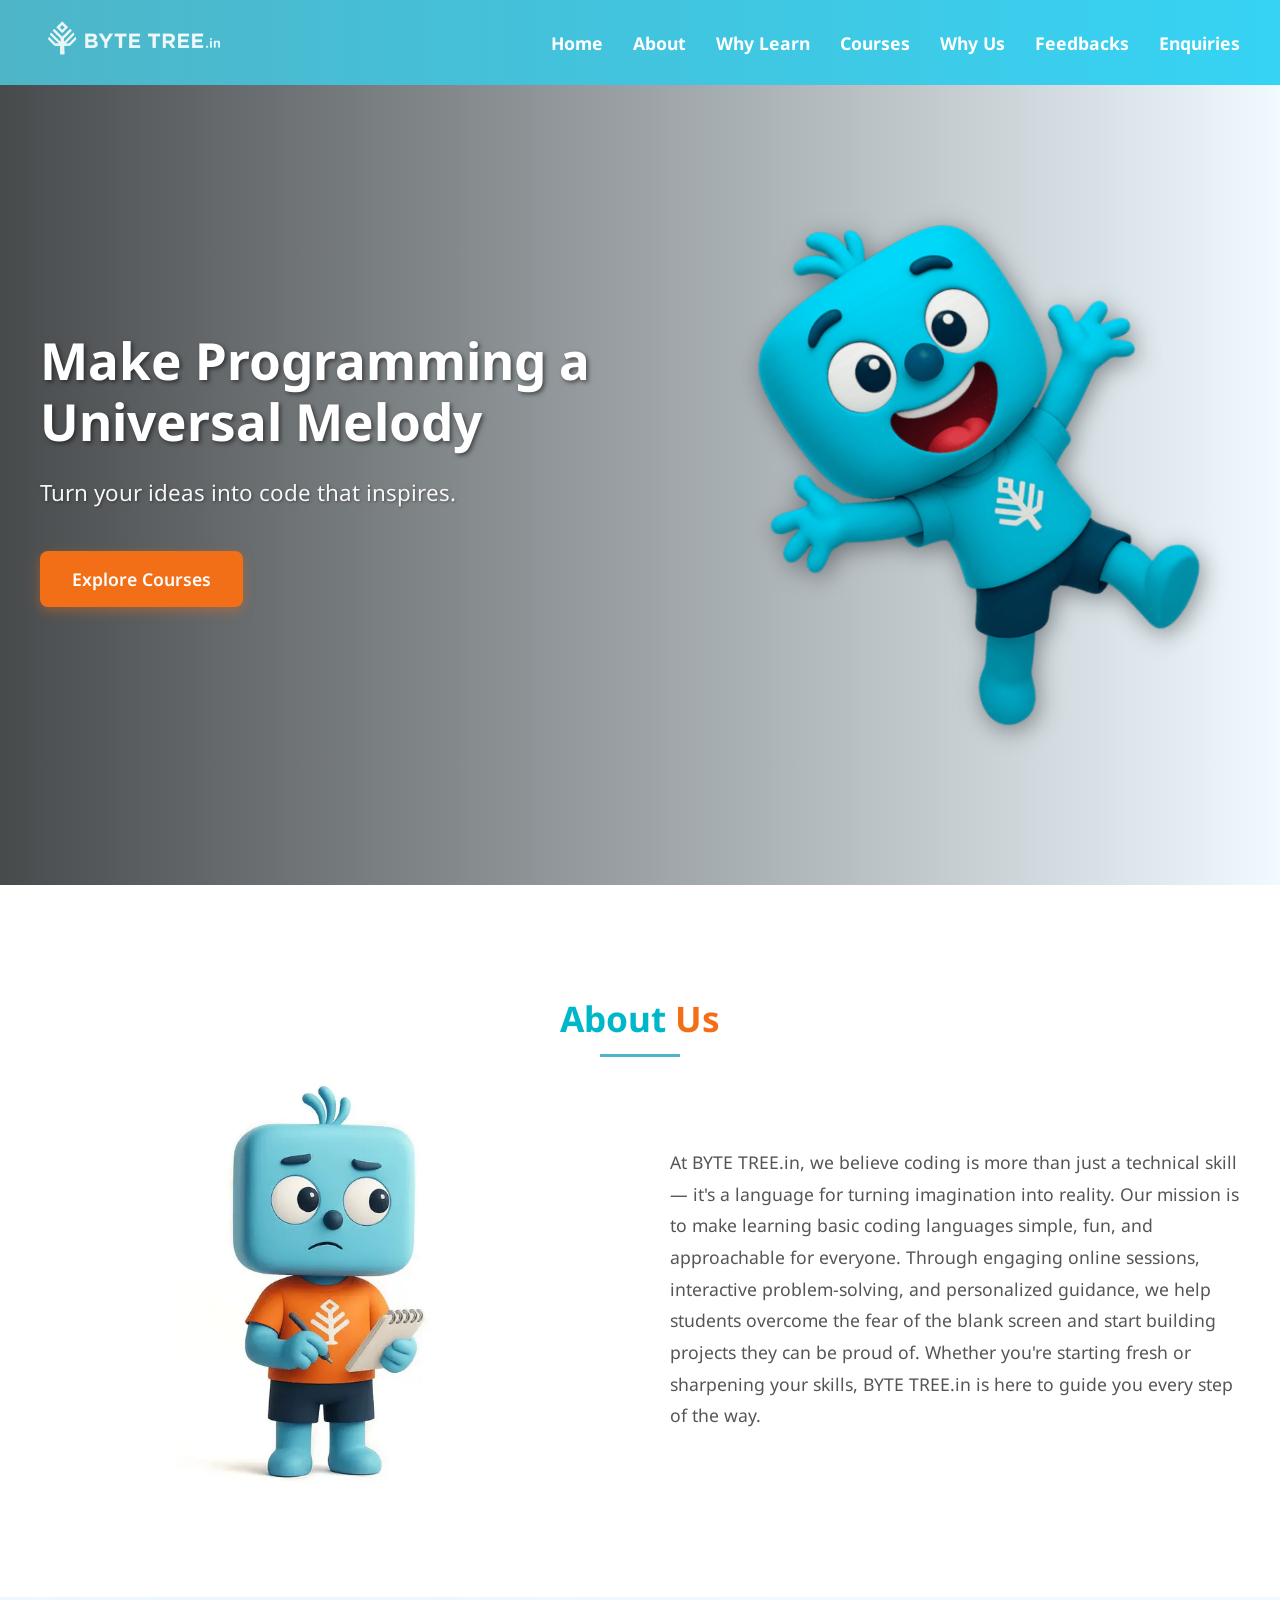
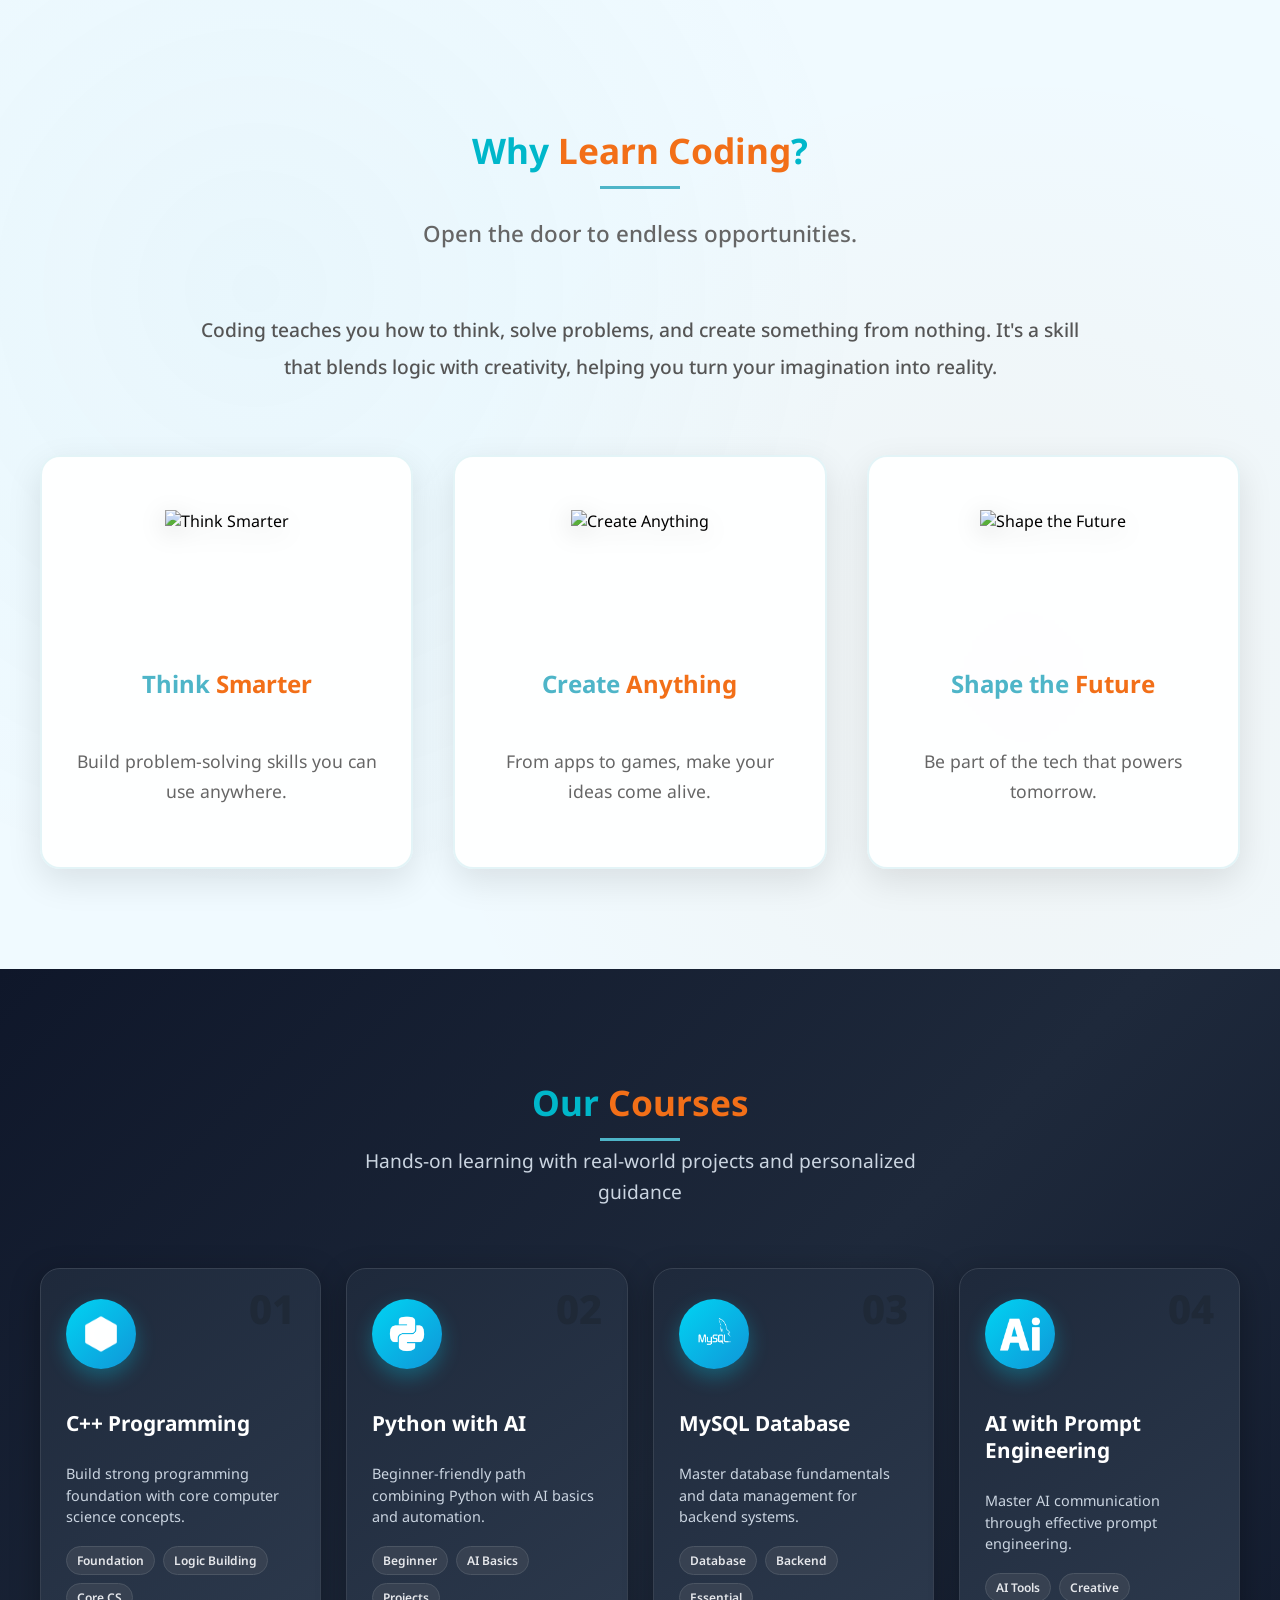
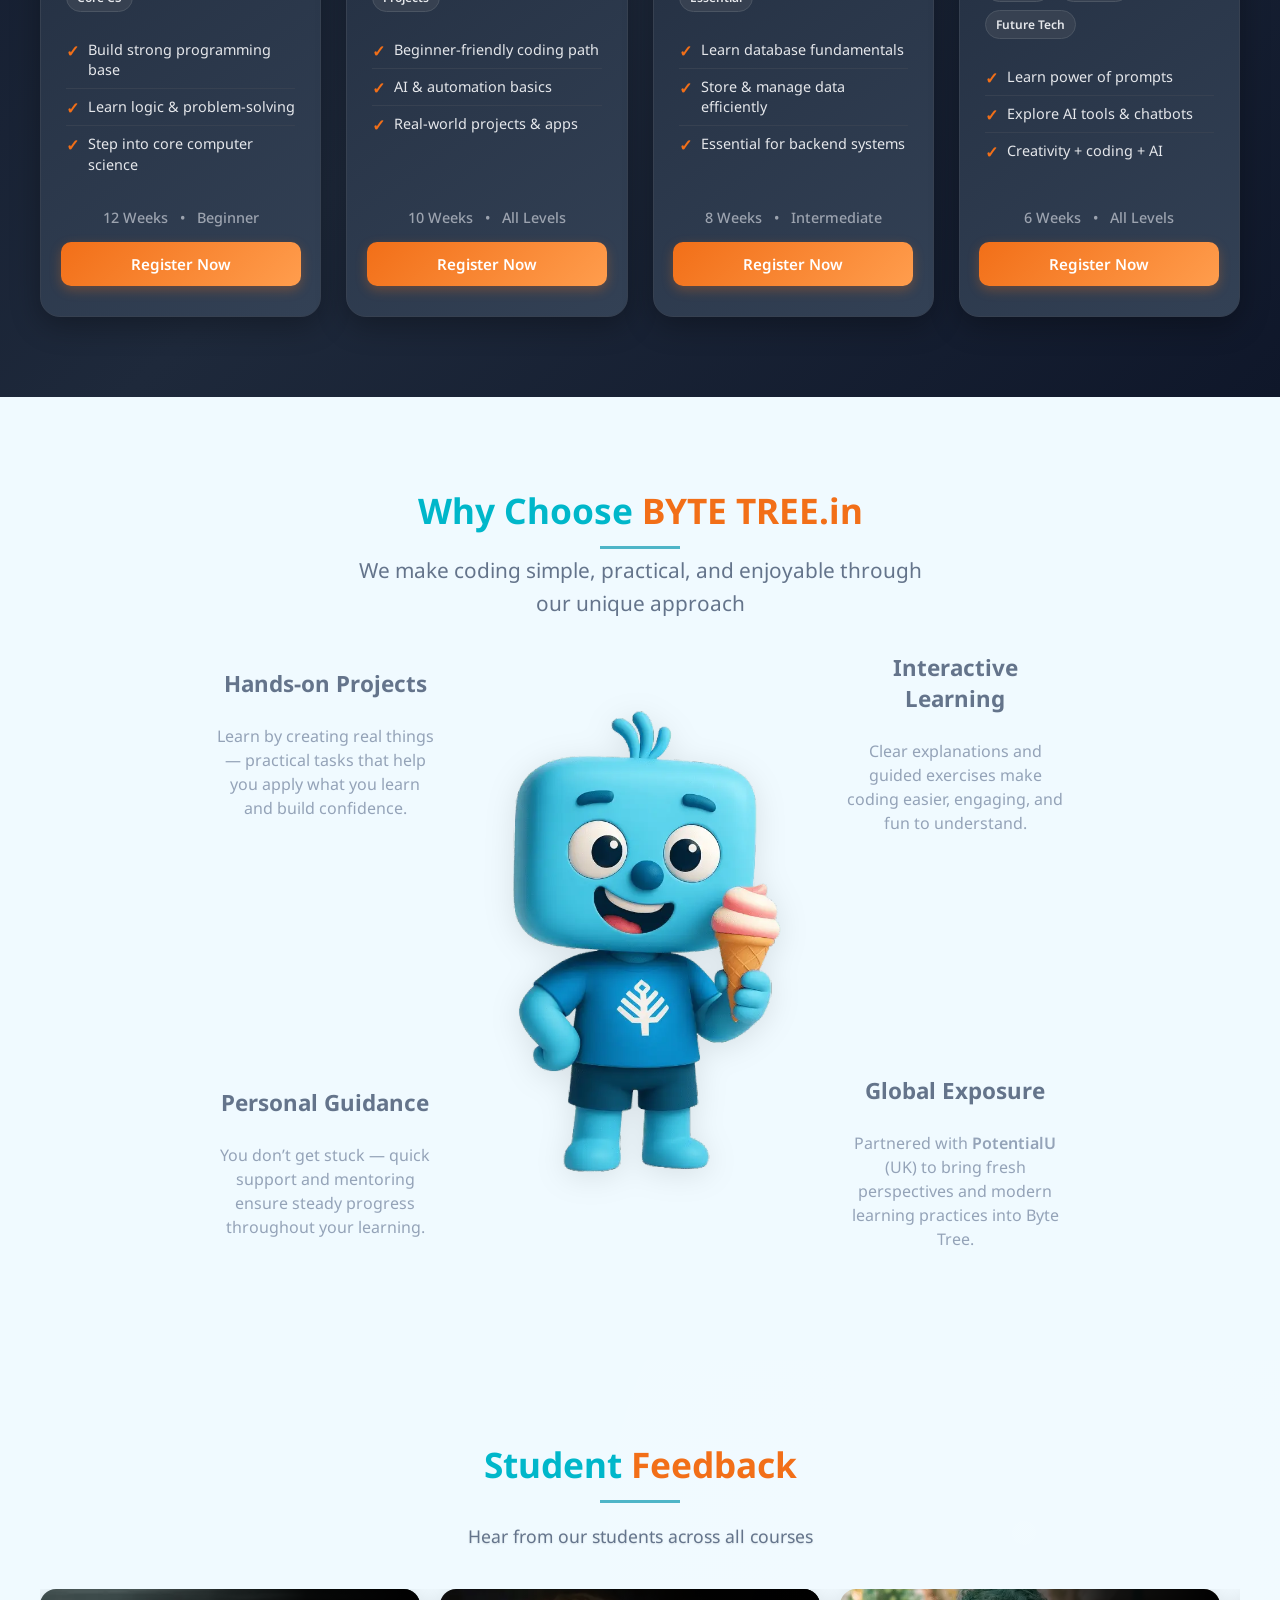
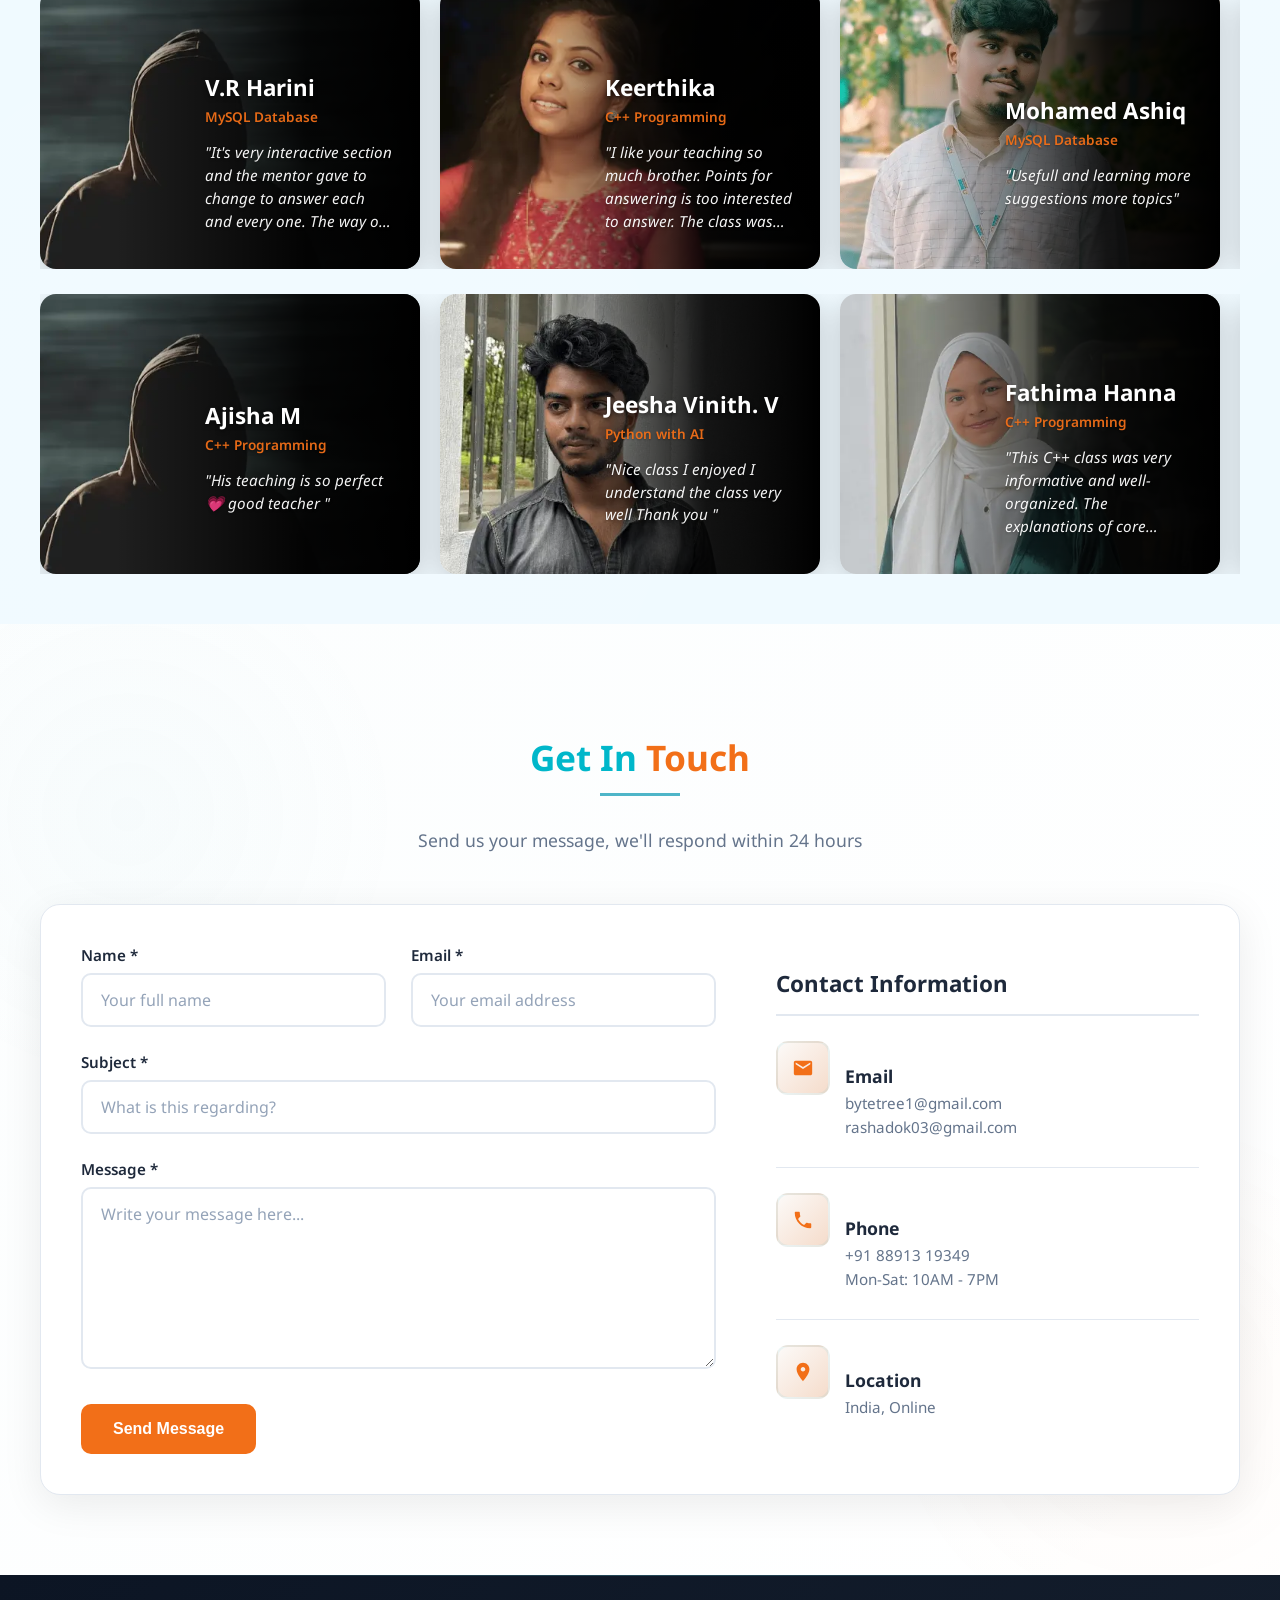
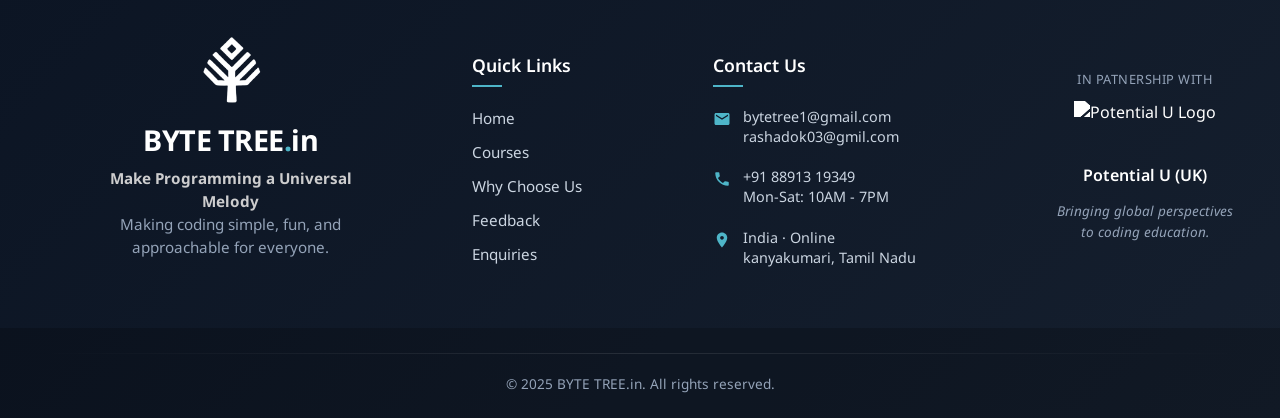
==== index.html @ c3616b9d "first33" ====
<!doctype html>
<html lang="en">
  <head>
    <meta charset="UTF-8" />
    <meta name="viewport" content="width=device-width, initial-scale=1.0" />
    <link rel="icon" href="https://bytetree.vercel.app/opzimg/robots0.png" />
    <title>Byte Tree | Learn In-Demand Tech Skills</title>

    <!-- meta description  -->
    <meta
      name="description"
      content="Byte Tree offers online courses to build real-world skills and grow your carrer in tech"
    />

    <!-- canonical tag  -->
    <link rel="canonical" href="https://bytetree.vercel.app" />

    <!-- robot tag -->
    <meta name="robots" content="index,follow" />

    <!-- opengraph tag  -->
    <meta name="og:type" content="website" />
    <meta name="og:title" content="Byte Tree|Learn In-Demand Tech Skills" />
    <meta
      name="og:description"
      content="Byte Tree offers online courses to build real-world skills and grow your carrer in tech"
    />
    <meta
      name="og:image"
      content="https://bytetree.vercel.app/opzimg/robots0.png"
    />
    <meta name="og:url" content="https://bytetree-in.netlify.app/" />

    <!-- twittercard tag -->
    <meta name="twitter:card" content="summary_large_image" />
    <meta
      name="twitter:title"
      content="Byte Tree|Learn In-Demand Tech Skills"
    />
    <meta
      name="twitter:description"
      content="Byte Tree offers online courses to build real-world skills and grow your carrer in tech"
    />
    <meta
      name="twitter:image"
      content="https://bytetree.vercel.app/opzimg/robots0.png"
    />
    <meta name="twitter:url" content="https://bytetree-in.netlify.app/" />

    <!-- google search console  -->

    <meta
      name="google-site-verification"
      content="lHHXfFP0jNHLSrDqqJ0KXSDrl5cEwfRTYAGVGRHKF3Q"
    />

    <!-- Google tag (gtag.js) -->
    <script
      async
      src="https://www.googletagmanager.com/gtag/js?id=G-3PBFMY2DZC"
    ></script>
    <script>
      window.dataLayer = window.dataLayer || [];
      function gtag() {
        dataLayer.push(arguments);
      }
      gtag("js", new Date());

      gtag("config", "G-3PBFMY2DZC");
    </script>

    <!-- bing webmaster tool -->

    <meta name="msvalidate.01" content="AB9B98B0E1123CA28987044C932C7374" />

    <!-- schema-markup optimization  -->
    <script type="application/ld+json">
      {
        "@context": "https://schema.org",
        "@graph": [
          {
            "@type": "Organization",
            "@id": "https://bytetree.vercel.app/#organization",
            "name": "Byte Tree",
            "url": "https://bytetree.vercel.app/",
            "logo": {
              "@type": "ImageObject",
              "url": "https://bytetree.vercel.app/opzimg/image-removebg-preview-8.webp"
            },
            "image": {
              "@type": "ImageObject",
              "url": "https://bytetree.vercel.app/opzimg/robots0.png"
            },
            "sameAs": ["https://bytetree.vercel.app"]
          },

          {
            "@type": "WebSite",
            "@id": "https://bytetree.vercel.app/#website",
            "name": "Byte Tree",
            "url": "https://bytetree.vercel.app/",
            "publisher": {
              "@id": "https://bytetree.vercel.app/#organization"
            },
            "potentialAction": {
              "@type": "SearchAction",
              "target": "https://bytetree.vercel.app/?q={search_term_string}",
              "query-input": "required name=search_term_string"
            }
          },

          {
            "@type": "Course",
            "name": "Byte Tree Tech Skill Courses",
            "description": "Learn in-demand skills with Byte Tree's online courses and grow your career.",
            "provider": {
              "@id": "https://bytetree.vercel.app/#organization"
            },
            "image": {
              "@type": "ImageObject",
              "url": "https://bytetree.vercel.app/opzimg/robots0.png"
            },
            "educationalLevel": "Beginner",
            "inLanguage": "English",
            "courseMode": "online"
          }
        ]
      }
    </script>
    <link rel="stylesheet" href="css/bt_loading.css" />
    <link rel="stylesheet" href="css/bt_hero.css" />
    <link rel="stylesheet" href="css/bt_about.css" />
    <link rel="stylesheet" href="css/bt_why_coding.css" />
    <link rel="stylesheet" href="css/bt_courses.css" />
    <link rel="stylesheet" href="css/bt_why_byte_tree.css" />
    <link rel="stylesheet" href="css/feedback.css" />
    <link rel="stylesheet" href="css/enquiries.css" />
    <link rel="stylesheet" href="css/footer.css" />
    <link
      href="https://fonts.googleapis.com/css2?family=Noto+Sans:wght@400;500;700&display=swap"
      rel="stylesheet"
    />
    <style>
      html {
        scroll-behavior: smooth;
        overflow-x: hidden;
      }
    </style>
  </head>
  <body>
    <!-- Simple Loading Animation -->
    <div id="loading-animation" class="loading-container">
      <img
        src="https://i.ibb.co/YTKQsBYh/BYTETREE-logo-removebg-preview.png"
        alt="Byte Tree"
        class="loading-logo"
      />
    </div>

    <header class="main-header">
      <div class="header-container">
        <div class="logo-container">
          <img
            src="opzimg/image-removebg-preview-8.webp"
            alt="Byte Tree Logo"
            class="header-logo"
          />
        </div>
        <nav class="main-nav">
          <!-- Desktop Navigation -->
          <div class="nav-links">
            <a href="#" class="nav-link">Home</a>
            <a href="#about" class="nav-link">About</a>
            <a href="#why-coding" class="nav-link">Why Learn</a>
            <a href="#courses" class="nav-link">Courses</a>
            <a href="#why-byte-tree" class="nav-link">Why Us</a>
            <a href="#feedback" class="nav-link">Feedbacks</a>
            <a href="#enquiries" class="nav-link">Enquiries</a>
          </div>

          <!-- Mobile Hamburger Menu -->
          <button class="hamburger-menu" id="hamburgerBtn" aria-label="Menu">
            <span class="hamburger-line"></span>
            <span class="hamburger-line"></span>
            <span class="hamburger-line"></span>
          </button>

          <!-- Mobile Dropdown Menu -->
          <div class="mobile-dropdown" id="mobileDropdown">
            <div class="mobile-menu-content">
              <a href="#" class="mobile-nav-link">Home</a>
              <a href="#about" class="mobile-nav-link">About</a>
              <a href="#why-coding" class="mobile-nav-link">Why Learn</a>
              <a href="#courses" class="mobile-nav-link">Courses</a>
              <a href="#why-byte-tree" class="mobile-nav-link">Why Us</a>
              <a href="#feedback" class="mobile-nav-link">Feedbacks</a>
              <a
                href="#enquiries"
                class="mobile-nav-link"
                onclick="closeMobileMenu()"
                >Enquiries</a
              >
            </div>
          </div>
        </nav>
      </div>
    </header>

    <section class="hero">
      <div class="hero-content">
        <div class="text-content">
          <h1 class="hero-title">Make Programming a Universal Melody</h1>
          <p class="hero-subtitle">Turn your ideas into code that inspires.</p>
          <a href="#courses" class="hero-btn">Explore Courses</a>
        </div>
        <div class="empty-right">
          <img
            src="opzimg/robots0.png"
            alt="Programming Illustration"
            class="rotated-image"
          />
        </div>
      </div>
    </section>

    <section id="about" class="about-section">
      <h2 class="section-title">About <span class="highlight">Us</span></h2>
      <div class="about-container">
        <div class="about-image">
          <img
            src="opzimg/btstandchar.webp"
            alt="Byte Tree Standing Character"
            class="about-img"
          />
        </div>
        <div class="about-content">
          <p class="about-text">
            At BYTE TREE.in, we believe coding is more than just a technical
            skill — it's a language for turning imagination into reality. Our
            mission is to make learning basic coding languages simple, fun, and
            approachable for everyone. Through engaging online sessions,
            interactive problem-solving, and personalized guidance, we help
            students overcome the fear of the blank screen and start building
            projects they can be proud of. Whether you're starting fresh or
            sharpening your skills, BYTE TREE.in is here to guide you every step
            of the way.
          </p>
        </div>
      </div>
    </section>

    <section id="why-coding" class="why-coding-section">
      <div class="section-container">
        <h2 class="section-title">
          Why <span class="highlight">Learn Coding</span>?
        </h2>
        <p class="section-tagline">Open the door to endless opportunities.</p>

        <div class="coding-content">
          <p class="coding-description">
            Coding teaches you how to think, solve problems, and create
            something from nothing. It's a skill that blends logic with
            creativity, helping you turn your imagination into reality.
          </p>

          <div class="benefits-grid">
            <div class="benefit-card">
              <div class="benefit-icon">
                <img
                  src="https://i.ibb.co/hxnwn0f6/icons8-bulb-500.png"
                  alt="Think Smarter"
                  class="benefit-img"
                />
              </div>
              <h3 class="benefit-title">
                Think <span class="highlight">Smarter</span>
              </h3>
              <p class="benefit-text">
                Build problem-solving skills you can use anywhere.
              </p>
            </div>

            <div class="benefit-card">
              <div class="benefit-icon">
                <img
                  src="https://i.ibb.co/S4rHhgL9/icons8-brain-100.png"
                  alt="Create Anything"
                  class="benefit-img"
                />
              </div>
              <h3 class="benefit-title">
                Create<span class="highlight"> Anything</span>
              </h3>
              <p class="benefit-text">
                From apps to games, make your ideas come alive.
              </p>
            </div>

            <div class="benefit-card">
              <div class="benefit-icon">
                <img
                  src="https://i.ibb.co/wFLL6Pfr/icons8-rocket-100.png"
                  alt="Shape the Future"
                  class="benefit-img"
                />
              </div>
              <h3 class="benefit-title">
                Shape the <span class="highlight">Future</span>
              </h3>
              <p class="benefit-text">
                Be part of the tech that powers tomorrow.
              </p>
            </div>
          </div>
        </div>
      </div>
    </section>

    <section id="courses" class="courses-section-dark">
      <div class="courses-container-dark">
        <div class="courses-header-dark">
          <h2 class="section-title">
            Our <span class="highlight">Courses</span>
          </h2>
          <p class="courses-subtitle-dark">
            Hands-on learning with real-world projects and personalized guidance
          </p>
        </div>

        <div class="courses-grid-dark">
          <!-- C++ Course -->
          <div class="course-card-dark">
            <div class="course-number-dark">01</div>
            <div class="course-content-dark">
              <div class="course-icon-dark">
                <div class="icon-circle-dark">
                  <img src="opzimg/c++.png" alt="C++" />
                </div>
              </div>
              <h3 class="course-title-dark">C++ Programming</h3>
              <p class="course-description-dark">
                Build strong programming foundation with core computer science
                concepts.
              </p>
              <div class="course-features-dark">
                <span class="feature-tag-dark">Foundation</span>
                <span class="feature-tag-dark">Logic Building</span>
                <span class="feature-tag-dark">Core CS</span>
              </div>
              <ul class="benefits-list-dark">
                <li>Build strong programming base</li>
                <li>Learn logic & problem-solving</li>
                <li>Step into core computer science</li>
              </ul>
              <div class="course-actions-dark">
                <div class="course-meta-dark">
                  <span class="meta-dark">12 Weeks</span>
                  <span class="meta-dark">•</span>
                  <span class="meta-dark">Beginner</span>
                </div>
                <a
                  href="https://wa.me/918891319349?text=Hi! I'm interested in the C++ Programming course. Can you provide more details?"
                  class="course-btn-dark"
                  target="_blank"
                  rel="noopener noreferrer"
                  >Register Now</a
                >
              </div>
            </div>
          </div>

          <!-- Python with AI Course -->
          <div class="course-card-dark">
            <div class="course-number-dark">02</div>
            <div class="course-content-dark">
              <div class="course-icon-dark">
                <div class="icon-circle-dark">
                  <img src="opzimg/python.png" alt="Python with AI" />
                </div>
              </div>
              <h3 class="course-title-dark">Python with AI</h3>
              <p class="course-description-dark">
                Beginner-friendly path combining Python with AI basics and
                automation.
              </p>
              <div class="course-features-dark">
                <span class="feature-tag-dark">Beginner</span>
                <span class="feature-tag-dark">AI Basics</span>
                <span class="feature-tag-dark">Projects</span>
              </div>
              <ul class="benefits-list-dark">
                <li>Beginner-friendly coding path</li>
                <li>AI & automation basics</li>
                <li>Real-world projects & apps</li>
              </ul>
              <div class="course-actions-dark">
                <div class="course-meta-dark">
                  <span class="meta-dark">10 Weeks</span>
                  <span class="meta-dark">•</span>
                  <span class="meta-dark">All Levels</span>
                </div>
                <a
                  href="https://wa.me/918891319349?text=Hi! I'm interested in the Python with AI course. Can you provide more details?"
                  class="course-btn-dark"
                  target="_blank"
                  rel="noopener noreferrer"
                  >Register Now</a
                >
              </div>
            </div>
          </div>

          <!-- MySQL Course -->
          <div class="course-card-dark">
            <div class="course-number-dark">03</div>
            <div class="course-content-dark">
              <div class="course-icon-dark">
                <div class="icon-circle-dark">
                  <img src="opzimg/mysql.png" alt="MySQL" />
                </div>
              </div>
              <h3 class="course-title-dark">MySQL Database</h3>
              <p class="course-description-dark">
                Master database fundamentals and data management for backend
                systems.
              </p>
              <div class="course-features-dark">
                <span class="feature-tag-dark">Database</span>
                <span class="feature-tag-dark">Backend</span>
                <span class="feature-tag-dark">Essential</span>
              </div>
              <ul class="benefits-list-dark">
                <li>Learn database fundamentals</li>
                <li>Store & manage data efficiently</li>
                <li>Essential for backend systems</li>
              </ul>
              <div class="course-actions-dark">
                <div class="course-meta-dark">
                  <span class="meta-dark">8 Weeks</span>
                  <span class="meta-dark">•</span>
                  <span class="meta-dark">Intermediate</span>
                </div>
                <a
                  href="https://wa.me/918891319349?text=Hi! I'm interested in the MySQL Database course. Can you provide more details?"
                  class="course-btn-dark"
                  target="_blank"
                  rel="noopener noreferrer"
                  >Register Now</a
                >
              </div>
            </div>
          </div>

          <!-- AI with Prompt Engineering -->
          <div class="course-card-dark">
            <div class="course-number-dark">04</div>
            <div class="course-content-dark">
              <div class="course-icon-dark">
                <div class="icon-circle-dark">
                  <img src="opzimg/ai.png" alt="AI with Prompt Engineering" />
                </div>
              </div>
              <h3 class="course-title-dark">AI with Prompt Engineering</h3>
              <p class="course-description-dark">
                Master AI communication through effective prompt engineering.
              </p>
              <div class="course-features-dark">
                <span class="feature-tag-dark">AI Tools</span>
                <span class="feature-tag-dark">Creative</span>
                <span class="feature-tag-dark">Future Tech</span>
              </div>
              <ul class="benefits-list-dark">
                <li>Learn power of prompts</li>
                <li>Explore AI tools & chatbots</li>
                <li>Creativity + coding + AI</li>
              </ul>
              <div class="course-actions-dark">
                <div class="course-meta-dark">
                  <span class="meta-dark">6 Weeks</span>
                  <span class="meta-dark">•</span>
                  <span class="meta-dark">All Levels</span>
                </div>
                <a
                  href="https://wa.me/918891319349?text=Hi! I'm interested in the AI with Prompt Engineering course. Can you provide more details?"
                  class="course-btn-dark"
                  target="_blank"
                  rel="noopener noreferrer"
                  >Register Now</a
                >
              </div>
            </div>
          </div>
        </div>
      </div>
    </section>

    <section id="why-byte-tree" class="why-byte-tree-light">
      <div class="why-byte-tree-container">
        <div class="why-byte-tree-header">
          <h2 class="section-title">
            Why Choose <span class="highlight">BYTE TREE.in</span>
          </h2>
          <p class="why-byte-tree-subtitle">
            We make coding simple, practical, and enjoyable through our unique
            approach
          </p>
        </div>

        <div class="mascot-with-points">
          <!-- Top Left Point -->
          <div class="feature-point point-tl">
            <h3 class="feature-title">
              <span class="important-word">Hands-on</span> Projects
            </h3>
            <p class="feature-desc">
              Learn by creating real things — practical tasks that help you
              apply what you learn and build confidence.
            </p>
          </div>

          <!-- Top Right Point -->
          <div class="feature-point point-tr">
            <h3 class="feature-title">
              <span class="important-word">Interactive</span> Learning
            </h3>
            <p class="feature-desc">
              Clear explanations and guided exercises make coding easier,
              engaging, and fun to understand.
            </p>
          </div>

          <!-- Center Mascot -->
          <div class="mascot-center">
            <img
              src="opzimg/robots3.webp"
              alt="Byte Tree Mascot"
              class="mascot-img"
            />
          </div>

          <!-- Bottom Left Point -->
          <div class="feature-point point-bl">
            <h3 class="feature-title">
              <span class="important-word">Personal</span> Guidance
            </h3>
            <p class="feature-desc">
              You don’t get stuck — quick support and mentoring ensure steady
              progress throughout your learning.
            </p>
          </div>

          <!-- Bottom Right Point -->
          <div class="feature-point point-br">
            <h3 class="feature-title">
              <span class="important-word">Global</span> Exposure
            </h3>
            <p class="feature-desc">
              Partnered with <strong>PotentialU</strong> (UK) to bring fresh
              perspectives and modern learning practices into Byte Tree.
            </p>
          </div>
        </div>
      </div>
    </section>

    <!-- Image-Based Feedback Section -->
    <section id="feedback" class="image-feedback-section">
      <div class="section-container">
        <div class="section-header">
          <h2 class="section-title">
            Student <span class="feedback-highlight">Feedback</span>
          </h2>
          <p class="feedback-section-tagline">
            Hear from our students across all courses
          </p>
        </div>

        <!-- ===== TOP ROW: Scrolls Left to Right ===== -->
        <div class="image-carousel-container top-row">
          <div class="image-carousel-wrapper top-scroll">
            <!-- Feedback Track 1 (Top Row) -->
            <div class="image-track track-1">
              <!-- Card 1 -->
              <div class="image-feedback-card">
                <div class="student-image">
                  <img src="opzimg/image.webp" alt="V.R Harini" />
                  <div class="image-overlay"></div>
                </div>
                <div class="feedback-content">
                  <h3 class="student-name">V.R Harini</h3>
                  <span class="student-course">MySQL Database</span>
                  <p class="feedback-text">
                    "It's very interactive section and the mentor gave to change
                    to answer each and every one. The way of teaching was good
                    and I want to travel more with byte."
                  </p>
                </div>
              </div>

              <!-- Card 2 -->
              <div class="image-feedback-card">
                <div class="student-image">
                  <img src="opzimg/keerthika.webp" alt="Keerthika" />
                  <div class="image-overlay"></div>
                </div>
                <div class="feedback-content">
                  <h3 class="student-name">Keerthika</h3>
                  <span class="student-course">C++ Programming</span>
                  <p class="feedback-text">
                    "I like your teaching so much brother. Points for answering
                    is too interested to answer. The class was very clear and
                    explained the concept in easy way and encouraged
                    interaction. I learned a lot and enjoyed the session. There
                    is no negative points in your teaching way. Thank you
                    brother for understanding me in easy way with low cost. Best
                    wishes brother"
                  </p>
                </div>
              </div>

              <!-- Card 3 -->
              <div class="image-feedback-card">
                <div class="student-image">
                  <img src="opzimg/ashiq.webp" alt="Mohamed Ashiq" />
                  <div class="image-overlay"></div>
                </div>
                <div class="feedback-content">
                  <h3 class="student-name">Mohamed Ashiq</h3>
                  <span class="student-course">MySQL Database</span>
                  <p class="feedback-text">
                    "Usefull and learning more suggestions more topics"
                  </p>
                </div>
              </div>

              <!-- Card 4 -->
              <div class="image-feedback-card">
                <div class="student-image">
                  <img src="opzimg/dakshin.webp" alt="Dakshin Subhesh V S" />
                  <div class="image-overlay"></div>
                </div>
                <div class="feedback-content">
                  <h3 class="student-name">Dakshin Subhesh V S</h3>
                  <span class="student-course">MySQL Database</span>
                  <p class="feedback-text">"GOOD AND WELL TAUGHT"</p>
                </div>
              </div>

              <!-- Card 5 -->
              <div class="image-feedback-card">
                <div class="student-image">
                  <img
                    src="opzimg/hrangchal.webp"
                    alt="Chalchunghnung Hrangchal"
                  />
                  <div class="image-overlay"></div>
                </div>
                <div class="feedback-content">
                  <h3 class="student-name">Chalchunghnung Hrangchal</h3>
                  <span class="student-course">C++ Programming</span>
                  <p class="feedback-text">
                    "I would like to sincerely thank bytetree for the wonderful
                    C++ class. I truly appreciate the way the concepts were
                    explained clearly and in a structured manner. This class has
                    not only improved my technical skills but also boosted my
                    confidence to continue learning programming. Lastly, I want
                    to express my gratitude towards the C++ teacher Rashad for
                    teaching me not just like a student but as a brother of his
                    own."
                  </p>
                </div>
              </div>

              <!-- Card 6 -->
              <div class="image-feedback-card">
                <div class="student-image">
                  <img src="opzimg/rifqah.webp" alt="Rifqah Sulaiha N" />
                  <div class="image-overlay"></div>
                </div>
                <div class="feedback-content">
                  <h3 class="student-name">Rifqah Sulaiha N</h3>
                  <span class="student-course">MySQL Database</span>
                  <p class="feedback-text">
                    "The course were very understandable and interactive."
                  </p>
                </div>
              </div>
            </div>

            <!-- Feedback Track 2 (Duplicate for seamless scroll - Top Row) -->
            <div class="image-track track-2" aria-hidden="true">
              <!-- Card 1 (from Track 1) -->
              <div class="image-feedback-card">
                <div class="student-image">
                  <img src="opzimg/rifqah.webp" alt="Rifqah Sulaiha N" />
                  <div class="image-overlay"></div>
                </div>
                <div class="feedback-content">
                  <h3 class="student-name">V.R Harini</h3>
                  <span class="student-course">Python with AI</span>
                  <p class="feedback-text">
                    "It's very interactive section and the mentor gave to change
                    to answer each and every one. The way of teaching was good
                    and I want to travel more with byte."
                  </p>
                </div>
              </div>

              <!-- Card 2 (from Track 1) -->
              <div class="image-feedback-card">
                <div class="student-image">
                  <img src="opzimg/keerthika.webp" alt="Keerthika" />
                  <div class="image-overlay"></div>
                </div>
                <div class="feedback-content">
                  <h3 class="student-name">Keerthika</h3>
                  <span class="student-course">C++ Programming</span>
                  <p class="feedback-text">
                    "I like your teaching so much brother. Points for answering
                    is too interested to answer. The class was very clear and
                    explained the concept in easy way and encouraged
                    interaction. I learned a lot and enjoyed the session. There
                    is no negative points in your teaching way. Thank you
                    brother for understanding me in easy way with low cost. Best
                    wishes brother"
                  </p>
                </div>
              </div>

              <!-- Card 3 (from Track 1) -->
              <div class="image-feedback-card">
                <div class="student-image">
                  <img src="opzimg/ashiq.webp" alt="Mohamed Ashiq" />
                  <div class="image-overlay"></div>
                </div>
                <div class="feedback-content">
                  <h3 class="student-name">Mohamed Ashiq</h3>
                  <span class="student-course">MySQL Database</span>
                  <p class="feedback-text">
                    "Usefull and learning more suggestions more topics"
                  </p>
                </div>
              </div>

              <!-- Card 4 (from Track 1) -->
              <div class="image-feedback-card">
                <div class="student-image">
                  <img src="opzimg/dakshin.webp" alt="Dakshin Subhesh V S" />
                  <div class="image-overlay"></div>
                </div>
                <div class="feedback-content">
                  <h3 class="student-name">Dakshin Subhesh V S</h3>
                  <span class="student-course">MySQL Database</span>
                  <p class="feedback-text">"GOOD AND WELL TAUGHT"</p>
                </div>
              </div>

              <!-- Card 5 (from Track 1) -->
              <div class="image-feedback-card">
                <div class="student-image">
                  <img
                    src="opzimg/hrangchal.webp"
                    alt="Chalchunghnung Hrangchal"
                  />
                  <div class="image-overlay"></div>
                </div>
                <div class="feedback-content">
                  <h3 class="student-name">Chalchunghnung Hrangchal</h3>
                  <span class="student-course">C++ Programming</span>
                  <p class="feedback-text">
                    "I would like to sincerely thank bytetree for the wonderful
                    C++ class. I truly appreciate the way the concepts were
                    explained clearly and in a structured manner. This class has
                    not only improved my technical skills but also boosted my
                    confidence to continue learning programming. Lastly, I want
                    to express my gratitude towards the C++ teacher Rashad for
                    teaching me not just like a student but as a brother of his
                    own."
                  </p>
                </div>
              </div>

              <!-- Card 6 (from Track 1) -->
              <div class="image-feedback-card">
                <div class="student-image">
                  <img src="opzimg/image.webp" alt="V.R Harini" />
                  <div class="image-overlay"></div>
                </div>
                <div class="feedback-content">
                  <h3 class="student-name">Rifqah Sulaiha N</h3>
                  <span class="student-course">Python with AI</span>
                  <p class="feedback-text">
                    "The course were very understandable and interactive."
                  </p>
                </div>
              </div>
            </div>
          </div>
        </div>

        <!-- ===== BOTTOM ROW: Scrolls Right to Left ===== -->
        <div class="image-carousel-container bottom-row">
          <div class="image-carousel-wrapper bottom-scroll">
            <!-- Feedback Track 3 (Bottom Row - Different feedbacks) -->
            <div class="image-track track-3">
              <!-- Card 1 -->
              <div class="image-feedback-card">
                <div class="student-image">
                  <img src="opzimg/image.webp" alt="Ajisha M" />
                  <div class="image-overlay"></div>
                </div>
                <div class="feedback-content">
                  <h3 class="student-name">Ajisha M</h3>
                  <span class="student-course">C++ Programming</span>
                  <p class="feedback-text">
                    "His teaching is so perfect 💗 good teacher "
                  </p>
                </div>
              </div>

              <!-- Card 2 -->
              <div class="image-feedback-card">
                <div class="student-image">
                  <img src="opzimg/vinith.webp" alt="Jeesha Vinith. V" />
                  <div class="image-overlay"></div>
                </div>
                <div class="feedback-content">
                  <h3 class="student-name">Jeesha Vinith. V</h3>
                  <span class="student-course">Python with AI</span>
                  <p class="feedback-text">
                    "Nice class I enjoyed I understand the class very well Thank
                    you "
                  </p>
                </div>
              </div>

              <!-- Card 3 -->
              <div class="image-feedback-card">
                <div class="student-image">
                  <img src="opzimg/fathima hanna.webp" alt="Fathima Hanna" />
                  <div class="image-overlay"></div>
                </div>
                <div class="feedback-content">
                  <h3 class="student-name">Fathima Hanna</h3>
                  <span class="student-course">C++ Programming</span>
                  <p class="feedback-text">
                    "This C++ class was very informative and well-organized. The
                    explanations of core concepts like object-oriented
                    programming, pointers, and memory management were clear and
                    easy to follow. I appreciated the hands-on coding exercises,
                    which helped reinforce the material. The instructor was
                    responsive to questions and provided helpful feedback on
                    assignments. Overall, this course gave me a strong
                    foundation in C++ and boosted my confidence in writing and
                    debugging code."
                  </p>
                </div>
              </div>

              <!-- Card 4 -->
              <div class="image-feedback-card">
                <div class="student-image">
                  <img src="opzimg/feba.webp" alt="Feba V" />
                  <div class="image-overlay"></div>
                </div>
                <div class="feedback-content">
                  <h3 class="student-name">Feba V</h3>
                  <span class="student-course">MySQL Database</span>
                  <p class="feedback-text">"Good"</p>
                </div>
              </div>

              <!-- Card 5 -->
              <div class="image-feedback-card">
                <div class="student-image">
                  <img src="opzimg/haokip.webp" alt="Lhungousem Haokip" />
                  <div class="image-overlay"></div>
                </div>
                <div class="feedback-content">
                  <h3 class="student-name">Lhungousem Haokip</h3>
                  <span class="student-course">C++ Programming</span>
                  <p class="feedback-text">
                    "This is the first time I am learning a computer language.To
                    me it was a great stepping stone in my educational career. I
                    am so greatful to Byte tree for the wonderful course. Thank
                    you."
                  </p>
                </div>
              </div>

              <!-- Card 6 -->
              <div class="image-feedback-card">
                <div class="student-image">
                  <img src="opzimg/jefima.webp" alt="jefima D" />
                  <div class="image-overlay"></div>
                </div>
                <div class="feedback-content">
                  <h3 class="student-name">Jefima D</h3>
                  <span class="student-course">C++ Programming</span>
                  <p class="feedback-text">
                    "Thank you for your support in learning C++ Absolutely
                    enjoyed a lot., We learned something about C++ and coding...
                    Thank you for your time to help us in learning anna...✨✨"
                  </p>
                </div>
              </div>
            </div>

            <!-- Feedback Track 4 (Duplicate for seamless scroll - Bottom Row) -->
            <div class="image-track track-4" aria-hidden="true">
              <!-- Card 1 (from Track 3) -->
              <div class="image-feedback-card">
                <div class="student-image">
                  <img src="opzimg/image.webp" alt="Vikram Joshi" />
                  <div class="image-overlay"></div>
                </div>
                <div class="feedback-content">
                  <h3 class="student-name">Vikram Joshi</h3>
                  <span class="student-course">AI Prompt Engineering</span>
                  <p class="feedback-text">
                    "The creative writing prompts section was mind-blowing. AI
                    as a co-writer!"
                  </p>
                </div>
              </div>

              <!-- Card 2 (from Track 3) -->
              <div class="image-feedback-card">
                <div class="student-image">
                  <img src="opzimg/image.webp" alt="Ananya Reddy" />
                  <div class="image-overlay"></div>
                </div>
                <div class="feedback-content">
                  <h3 class="student-name">Ananya Reddy</h3>
                  <span class="student-course">MySQL Database</span>
                  <p class="feedback-text">
                    "The indexing and optimization sessions were gold. Real
                    backend developer stuff!"
                  </p>
                </div>
              </div>

              <!-- Card 3 (from Track 3) -->
              <div class="image-feedback-card">
                <div class="student-image">
                  <img src="opzimg/image.webp" alt="Rohan Kumar" />
                  <div class="image-overlay"></div>
                </div>
                <div class="feedback-content">
                  <h3 class="student-name">Rohan Kumar</h3>
                  <span class="student-course">Python with AI</span>
                  <p class="feedback-text">
                    "From zero to creating automated scripts. This course
                    changed my perspective."
                  </p>
                </div>
              </div>

              <!-- Card 4 (from Track 3) -->
              <div class="image-feedback-card">
                <div class="student-image">
                  <img src="opzimg/image.webp" alt="Arjun Nair" />
                  <div class="image-overlay"></div>
                </div>
                <div class="feedback-content">
                  <h3 class="student-name">Arjun Nair</h3>
                  <span class="student-course">C++ Programming</span>
                  <p class="feedback-text">
                    "Pointers finally made sense! The visual explanations were
                    brilliant."
                  </p>
                </div>
              </div>

              <!-- Card 5 (from Track 3) -->
              <div class="image-feedback-card">
                <div class="student-image">
                  <img src="opzimg/image.webp" alt="Meera Iyer" />
                  <div class="image-overlay"></div>
                </div>
                <div class="feedback-content">
                  <h3 class="student-name">Meera Iyer</h3>
                  <span class="student-course">AI Prompt Engineering</span>
                  <p class="feedback-text">
                    "From basic prompts to advanced techniques - the progression
                    was perfectly structured."
                  </p>
                </div>
              </div>

              <!-- Card 6 (from Track 3) -->
              <div class="image-feedback-card">
                <div class="student-image">
                  <img src="opzimg/image.webp" alt="Siddharth Rao" />
                  <div class="image-overlay"></div>
                </div>
                <div class="feedback-content">
                  <h3 class="student-name">Siddharth Rao</h3>
                  <span class="student-course">MySQL Database</span>
                  <p class="feedback-text">
                    "JOINs and subqueries demystified. The practical exercises
                    were spot on."
                  </p>
                </div>
              </div>
            </div>
          </div>
        </div>
      </div>
    </section>

    <!-- Enquiries Section - Clean White -->
    <section id="enquiries" class="enquiries-section-clean">
      <div class="enquiries-container-clean">
        <div class="enquiries-header-clean">
          <h2 class="section-title">
            Get In <span class="highlight">Touch</span>
          </h2>
          <p class="enquiries-subtitle-clean">
            Send us your message, we'll respond within 24 hours
          </p>
        </div>

        <div class="enquiries-form-wrapper">
          <form
            action="YOUR_BACKEND_ENDPOINT"
            method="POST"
            class="enquiry-form-clean"
          >
            <div class="form-grid-clean">
              <div class="form-group-clean">
                <label for="name">Name *</label>
                <input
                  type="text"
                  id="name"
                  name="name"
                  required
                  placeholder="Your full name"
                />
              </div>

              <div class="form-group-clean">
                <label for="email">Email *</label>
                <input
                  type="email"
                  id="email"
                  name="email"
                  required
                  placeholder="Your email address"
                />
              </div>
            </div>

            <div class="form-group-clean">
              <label for="subject">Subject *</label>
              <input
                type="text"
                id="subject"
                name="subject"
                required
                placeholder="What is this regarding?"
              />
            </div>

            <div class="form-group-clean">
              <label for="message">Message *</label>
              <textarea
                id="message"
                name="message"
                rows="5"
                required
                placeholder="Write your message here..."
              ></textarea>
            </div>

            <button type="submit" class="submit-btn-clean">Send Message</button>
          </form>

          <div class="contact-info-clean">
            <h3>Contact Information</h3>
            <div class="info-item-clean">
              <div class="info-icon-clean">
                <svg
                  xmlns="http://www.w3.org/2000/svg"
                  viewBox="0 0 24 24"
                  fill="currentColor"
                >
                  <path
                    d="M20 4H4c-1.1 0-1.99.9-1.99 2L2 18c0 1.1.9 2 2 2h16c1.1 0 2-.9 2-2V6c0-1.1-.9-2-2-2zm0 4l-8 5-8-5V6l8 5 8-5v2z"
                  />
                </svg>
              </div>
              <div class="info-content">
                <h4>Email</h4>
                <p>bytetree1@gmail.com</p>
                <p>rashadok03@gmail.com</p>
              </div>
            </div>

            <div class="info-item-clean">
              <div class="info-icon-clean">
                <svg
                  xmlns="http://www.w3.org/2000/svg"
                  viewBox="0 0 24 24"
                  fill="currentColor"
                >
                  <path
                    d="M6.62 10.79c1.44 2.83 3.76 5.14 6.59 6.59l2.2-2.2c.27-.27.67-.36 1.02-.24 1.12.37 2.33.57 3.57.57.55 0 1 .45 1 1V20c0 .55-.45 1-1 1-9.39 0-17-7.61-17-17 0-.55.45-1 1-1h3.5c.55 0 1 .45 1 1 0 1.25.2 2.45.57 3.57.11.35.03.74-.25 1.02l-2.2 2.2z"
                  />
                </svg>
              </div>
              <div class="info-content">
                <h4>Phone</h4>
                <p>+91 88913 19349</p>
                <p>Mon-Sat: 10AM - 7PM</p>
              </div>
            </div>

            <div class="info-item-clean">
              <div class="info-icon-clean">
                <svg
                  xmlns="http://www.w3.org/2000/svg"
                  viewBox="0 0 24 24"
                  fill="currentColor"
                >
                  <path
                    d="M12 2C8.13 2 5 5.13 5 9c0 5.25 7 13 7 13s7-7.75 7-13c0-3.87-3.13-7-7-7zm0 9.5c-1.38 0-2.5-1.12-2.5-2.5s1.12-2.5 2.5-2.5 2.5 1.12 2.5 2.5-1.12 2.5-2.5 2.5z"
                  />
                </svg>
              </div>
              <div class="info-content">
                <h4>Location</h4>
                <p>India, Online</p>
              </div>
            </div>
          </div>
        </div>
      </div>
    </section>

    <!-- Footer Section -->
    <footer class="main-footer">
      <div class="footer-container">
        <!-- Brand Column with Logo -->
        <div class="footer-brand">
          <div class="footer-logo-container">
            <img
              src="opzimg/image-8-removebg-preview.webp"
              alt="BYTE TREE.in Logo"
              class="footer-logo-img"
            />
          </div>
          <div class="footer-brand-text">
            <h3 class="company-name">
              BYTE TREE<span class="logo-dot">.</span>in
            </h3>
            <p class="footer-subtext">
              <b class="White">Make Programming a Universal Melody</b
              ><br />Making coding simple, fun, and approachable for everyone.
            </p>
          </div>
        </div>

        <!-- Quick Links Column -->
        <div class="footer-links">
          <h3 class="footer-column-title">Quick Links</h3>
          <ul class="footer-menu">
            <li><a href="#" class="footer-link">Home</a></li>
            <li><a href="#courses" class="footer-link">Courses</a></li>
            <li>
              <a href="#why-byte-tree" class="footer-link">Why Choose Us</a>
            </li>
            <li><a href="#feedback" class="footer-link">Feedback</a></li>
            <li><a href="#enquiries" class="footer-link">Enquiries</a></li>
          </ul>
        </div>

        <!-- Contact Column -->
        <div class="footer-contact">
          <h3 class="footer-column-title">Contact Us</h3>
          <div class="contact-info">
            <div class="contact-item">
              <svg
                class="contact-icon"
                xmlns="http://www.w3.org/2000/svg"
                viewBox="0 0 24 24"
                fill="currentColor"
              >
                <path
                  d="M20 4H4c-1.1 0-1.99.9-1.99 2L2 18c0 1.1.9 2 2 2h16c1.1 0 2-.9 2-2V6c0-1.1-.9-2-2-2zm0 4l-8 5-8-5V6l8 5 8-5v2z"
                />
              </svg>
              <div>
                <p>bytetree1@gmail.com</p>
                <p>rashadok03@gmil.com</p>
              </div>
            </div>
            <div class="contact-item">
              <svg
                class="contact-icon"
                xmlns="http://www.w3.org/2000/svg"
                viewBox="0 0 24 24"
                fill="currentColor"
              >
                <path
                  d="M6.62 10.79c1.44 2.83 3.76 5.14 6.59 6.59l2.2-2.2c.27-.27.67-.36 1.02-.24 1.12.37 2.33.57 3.57.57.55 0 1 .45 1 1V20c0 .55-.45 1-1 1-9.39 0-17-7.61-17-17 0-.55.45-1 1-1h3.5c.55 0 1 .45 1 1 0 1.25.2 2.45.57 3.57.11.35.03.74-.25 1.02l-2.2 2.2z"
                />
              </svg>
              <div>
                <p>+91 88913 19349</p>
                <p>Mon-Sat: 10AM - 7PM</p>
              </div>
            </div>
            <div class="contact-item">
              <svg
                class="contact-icon"
                xmlns="http://www.w3.org/2000/svg"
                viewBox="0 0 24 24"
                fill="currentColor"
              >
                <path
                  d="M12 2C8.13 2 5 5.13 5 9c0 5.25 7 13 7 13s7-7.75 7-13c0-3.87-3.13-7-7-7zm0 9.5c-1.38 0-2.5-1.12-2.5-2.5s1.12-2.5 2.5-2.5 2.5 1.12 2.5 2.5-1.12 2.5-2.5 2.5z"
                />
              </svg>
              <div>
                <p>India · Online</p>
                <p>kanyakumari, Tamil Nadu</p>
              </div>
            </div>
          </div>
        </div>

        <div class="footer-partner">
          <div class="partner-content">
            <span class="partner-label">In patnership with</span>
            <img
              src="https://i.ibb.co/1fZ5FkVQ/Whats-App-Image-2025-12-17-at-10-28-09-58a4637d.jpg"
              alt="Potential U Logo"
              class="partner-logo"
            />
            <span class="partner-name">Potential U (UK)</span>
          </div>
          <p class="partner-text">
            Bringing global perspectives to coding education.
          </p>
        </div>
      </div>

      <!-- Bottom Bar -->
      <div class="footer-bottom">
        <div class="footer-bottom-container">
          <div class="footer-divider"></div>
          <p class="copyright">© 2025 BYTE TREE.in. All rights reserved.</p>
        </div>
      </div>
    </footer>

    <script>
      // Simple Loading Animation
      window.addEventListener("load", function () {
        const loadingAnimation = document.getElementById("loading-animation");

        setTimeout(function () {
          loadingAnimation.classList.add("hidden");

          setTimeout(function () {
            loadingAnimation.remove();
          }, 500);
        }, 2000); // Shows for 2 seconds
      });

      // Mobile Navigation Toggle - SIMPLE VERSION
      const hamburgerBtn = document.getElementById("hamburgerBtn");
      const mobileDropdown = document.getElementById("mobileDropdown");
      const mobileLinks = document.querySelectorAll(".mobile-nav-link");

      // Toggle mobile menu
      hamburgerBtn.addEventListener("click", function (e) {
        e.stopPropagation();
        this.classList.toggle("active");
        mobileDropdown.classList.toggle("active");

        // Toggle body scroll
        document.body.style.overflow = this.classList.contains("active")
          ? "hidden"
          : "";
      });

      // Close mobile menu when clicking on a link
      mobileLinks.forEach((link) => {
        link.addEventListener("click", function () {
          hamburgerBtn.classList.remove("active");
          mobileDropdown.classList.remove("active");
          document.body.style.overflow = "";

          // Smooth scroll to section (let browser handle it via href)
          // The smooth scroll is already handled by CSS: html { scroll-behavior: smooth; }
        });
      });

      // Close mobile menu when clicking outside
      document.addEventListener("click", function (event) {
        if (
          mobileDropdown.classList.contains("active") &&
          !mobileDropdown.contains(event.target) &&
          !hamburgerBtn.contains(event.target)
        ) {
          hamburgerBtn.classList.remove("active");
          mobileDropdown.classList.remove("active");
          document.body.style.overflow = "";
        }
      });

      // Close mobile menu on Escape key
      document.addEventListener("keydown", function (event) {
        if (
          event.key === "Escape" &&
          mobileDropdown.classList.contains("active")
        ) {
          hamburgerBtn.classList.remove("active");
          mobileDropdown.classList.remove("active");
          document.body.style.overflow = "";
        }
      });

      // Close mobile menu on window resize (if it becomes desktop)
      window.addEventListener("resize", function () {
        if (
          window.innerWidth > 768 &&
          mobileDropdown.classList.contains("active")
        ) {
          hamburgerBtn.classList.remove("active");
          mobileDropdown.classList.remove("active");
          document.body.style.overflow = "";
        }
      });

      // Animation for about section elements
      const aboutSection = document.querySelector(".about-section");
      const aboutImg = document.querySelector(".about-img");
      const aboutText = document.querySelector(".about-text");

      const observer = new IntersectionObserver(
        (entries) => {
          entries.forEach((entry) => {
            if (entry.isIntersecting) {
              aboutImg.classList.add("slide-in");
              aboutText.classList.add("fade-in");
            } else {
              aboutImg.classList.remove("slide-in");
              aboutText.classList.remove("fade-in");
            }
          });
        },
        { threshold: 0.1 },
      );

      observer.observe(aboutSection);

      // Animation for why coding section cards
      const whyCodingSection = document.querySelector(".why-coding-section");
      const benefitCards = document.querySelectorAll(".benefit-card");

      const codingObserver = new IntersectionObserver(
        (entries) => {
          entries.forEach((entry) => {
            if (entry.isIntersecting) {
              benefitCards.forEach((card) => {
                card.classList.add("animate");
              });
            } else {
              // Remove this else block if you want the animation to happen only once
              benefitCards.forEach((card) => {
                card.classList.remove("animate");
              });
            }
          });
        },
        { threshold: 0.3 },
      );

      codingObserver.observe(whyCodingSection);

      // Scroll detection for custom bar
      document.addEventListener("scroll", () => {
        const scrollTop = document.documentElement.scrollTop;
        const scrollHeight = document.documentElement.scrollHeight;
        const clientHeight = document.documentElement.clientHeight;
        const scrollPercentage = scrollTop / (scrollHeight - clientHeight);

        document.body.style.setProperty(
          "--scroll-percentage",
          scrollPercentage,
        );
        document.body.classList.toggle("scrolling", scrollTop > 0);
      });

      // Enhanced JS with dual carousel and touch support
      document.addEventListener("DOMContentLoaded", function () {
        // Get both carousel wrappers
        const topCarouselWrapper = document.querySelector(".top-scroll");
        const bottomCarouselWrapper = document.querySelector(".bottom-scroll");
        const feedbackCards = document.querySelectorAll(".image-feedback-card");

        // Modal elements
        const modal = document.getElementById("feedbackModal");
        const closeModal = document.getElementById("closeModal");
        const modalImage = document.getElementById("modalStudentImage");
        const modalName = document.getElementById("modalStudentName");
        const modalCourse = document.getElementById("modalStudentCourse");
        const modalText = document.getElementById("modalFeedbackText");

        // Check if device is touch/mobile
        const isTouchDevice =
          "ontouchstart" in window || navigator.maxTouchPoints > 0;
        const isMobile = window.innerWidth <= 1024;

        // ===== 1. DUAL CAROUSEL FUNCTIONALITY =====
        function setupCarousel(carouselWrapper) {
          if (!carouselWrapper) return;

          // Only pause on hover for desktop
          if (!isTouchDevice && !isMobile) {
            carouselWrapper.addEventListener("mouseenter", () => {
              carouselWrapper.style.animationPlayState = "paused";
            });

            carouselWrapper.addEventListener("mouseleave", () => {
              if (!document.body.classList.contains("modal-open")) {
                carouselWrapper.style.animationPlayState = "running";
              }
            });
          }
        }

        // Setup both carousels
        setupCarousel(topCarouselWrapper);
        setupCarousel(bottomCarouselWrapper);

        // ===== 2. MODAL FUNCTIONALITY (DESKTOP ONLY) =====
        if (!isTouchDevice && !isMobile) {
          // Click card to open modal (Desktop only)
          feedbackCards.forEach((card) => {
            card.addEventListener("click", function (e) {
              e.stopPropagation();

              // Get card data
              const img = this.querySelector(".student-image img");
              const name = this.querySelector(".student-name").textContent;
              const course = this.querySelector(".student-course").textContent;
              const feedback = this.querySelector(".feedback-text").textContent;

              // Set modal content
              modalImage.src = img.src;
              modalImage.alt = img.alt;
              modalName.textContent = name;
              modalCourse.textContent = course;
              modalText.textContent = feedback;

              // Show modal
              modal.classList.add("active");
              document.body.classList.add("modal-open");

              // Pause both carousels
              if (topCarouselWrapper) {
                topCarouselWrapper.style.animationPlayState = "paused";
              }
              if (bottomCarouselWrapper) {
                bottomCarouselWrapper.style.animationPlayState = "paused";
              }
            });
          });

          // Close modal when clicking anywhere on overlay
          if (modal) {
            modal.addEventListener("click", function (e) {
              // Close if clicking on overlay (not on the card itself)
              if (e.target === modal || e.target === closeModal) {
                closeFeedbackModal();
              }
            });
          }

          // Close with Escape key
          document.addEventListener("keydown", function (e) {
            if (e.key === "Escape" && modal.classList.contains("active")) {
              closeFeedbackModal();
            }
          });

          // Close modal function
          function closeFeedbackModal() {
            if (modal) {
              modal.classList.remove("active");
              document.body.classList.remove("modal-open");

              // Resume carousels if not hovering
              if (topCarouselWrapper && !topCarouselWrapper.matches(":hover")) {
                topCarouselWrapper.style.animationPlayState = "running";
              }
              if (
                bottomCarouselWrapper &&
                !bottomCarouselWrapper.matches(":hover")
              ) {
                bottomCarouselWrapper.style.animationPlayState = "running";
              }
            }
          }
        } else {
          // Remove modal functionality on mobile/tablet
          if (modal) {
            modal.style.display = "none";
          }

          // Remove pointer cursor on touch devices
          feedbackCards.forEach((card) => {
            card.style.cursor = "default";
          });
        }

        // ===== 3. TOUCH SCROLLING ENHANCEMENTS =====
        if (isTouchDevice || isMobile) {
          let isScrolling = false;
          let startX = 0;
          let scrollLeft = 0;

          // Add touch scrolling to carousel containers
          const carouselContainers = document.querySelectorAll(
            ".image-carousel-container",
          );

          carouselContainers.forEach((container) => {
            container.addEventListener("touchstart", function (e) {
              isScrolling = true;
              startX = e.touches[0].pageX - container.offsetLeft;
              scrollLeft = container.scrollLeft;
              container.style.cursor = "grabbing";
            });

            container.addEventListener("touchmove", function (e) {
              if (!isScrolling) return;
              e.preventDefault();
              const x = e.touches[0].pageX - container.offsetLeft;
              const walk = (x - startX) * 2; // Scroll speed
              container.scrollLeft = scrollLeft - walk;
            });

            container.addEventListener("touchend", function () {
              isScrolling = false;
              container.style.cursor = "grab";
            });

            // Add mouse drag support for tablets
            container.addEventListener("mousedown", function (e) {
              isScrolling = true;
              startX = e.pageX - container.offsetLeft;
              scrollLeft = container.scrollLeft;
              container.style.cursor = "grabbing";
            });

            container.addEventListener("mousemove", function (e) {
              if (!isScrolling) return;
              e.preventDefault();
              const x = e.pageX - container.offsetLeft;
              const walk = (x - startX) * 2;
              container.scrollLeft = scrollLeft - walk;
            });

            container.addEventListener("mouseup", function () {
              isScrolling = false;
              container.style.cursor = "grab";
            });

            container.addEventListener("mouseleave", function () {
              isScrolling = false;
              container.style.cursor = "grab";
            });
          });
        }
      });
    </script>
    <!-- Feedback Modal (Hidden by default - Desktop only) -->
    <!-- Feedback Modal (Hidden by default - Desktop only) -->
    <div class="feedback-modal-overlay" id="feedbackModal">
      <button class="feedback-modal-close" id="closeModal">&times;</button>
      <div class="feedback-modal-card">
        <div class="feedback-modal-image-container">
          <img src="" alt="Student" id="modalStudentImage" />
          <div class="feedback-modal-overlay-grad"></div>
        </div>
        <div class="feedback-modal-content">
          <h3 class="feedback-modal-name" id="modalStudentName"></h3>
          <span class="feedback-modal-course" id="modalStudentCourse"></span>
          <p class="feedback-modal-text" id="modalFeedbackText"></p>
        </div>
      </div>
    </div>
  </body>
</html>
---- css/bt_loading.css ----
/* Simple Loading Animation */
.loading-container {
    position: fixed;
    top: 0;
    left: 0;
    width: 100%;
    height: 100%;
    background: linear-gradient(to left, #00d4f3, #1096d8);
    display: flex;
    justify-content: center;
    align-items: center;
    z-index: 9999;
    transition: opacity 0.5s ease, visibility 0.5s ease;
}

.loading-container.hidden {
    opacity: 0;
    visibility: hidden;
}

.loading-logo {
    width: 500px;
    height: auto;
    opacity: 0;
    animation: fadeInScale 1.5s ease-out forwards;
}
@media (max-width: 768px) {
    .loading-logo {
        width: 200px; /* Smaller size for mobile */
    }
}

/* Very small mobile devices */
@media (max-width: 480px) {
    .loading-logo {
        width: 150px; /* Even smaller for phones */
    }
}

@keyframes fadeInScale {
    0% {
        opacity: 0;
        transform: scale(0.8);
    }
    100% {
        opacity: 1;
        transform: scale(1);
    }
}
---- css/bt_hero.css ----
body {
  margin: 0;
  font-family: "Noto Sans", sans-serif;
  background-color: #f0faff;
  overflow: hidden;
}

/* Header Styles */
.main-header {
  background: linear-gradient(to right, #4eb5c8, #36d3f4);
  position: sticky;
  top: 0;
  z-index: 100;
}

.header-container {
  display: flex;
  justify-content: space-between;
  align-items: center;
  max-width: 1200px;
  margin: 0 auto;
  padding: 15px 20px;
}

.header-logo {
  height: 50px;
}

.main-nav {
  display: flex;
  gap: 30px;
}

.nav-link {
  color: white;
  text-decoration: none;
  font-weight: 700;
  font-size: 1.1rem;
  transition: all 0.3s ease;
  padding: 5px 0;
  position: relative;
}
/* Mobile Navigation Styles */
.nav-links {
  display: flex;
  gap: 30px;
}

/* Hamburger Menu Button */
.hamburger-menu {
  display: none;
  flex-direction: column;
  justify-content: space-between;
  width: 30px;
  height: 24px;
  background: transparent;
  border: none;
  cursor: pointer;
  padding: 0;
  z-index: 1001;
  position: relative;
}

.hamburger-line {
  display: block;
  width: 100%;
  height: 3px;
  background-color: white;
  border-radius: 2px;
  transition: all 0.3s ease;
}

/* Mobile Dropdown Menu - FIXED */
.mobile-dropdown {
  display: none;
  position: fixed;
  top: 70px; /* Height of header */
  left: 0;
  right: 0;
  bottom: 0;
  background-color: rgba(0, 0, 0, 0.9);
  z-index: 1000;
  overflow-y: auto;
}

.mobile-dropdown.active {
  display: block;
  animation: fadeIn 0.3s ease;
}

.mobile-menu-content {
  background: linear-gradient(to bottom, #4eb5c8, #36d3f4);
  padding: 20px;
  border-radius: 0 0 10px 10px;
  box-shadow: 0 4px 20px rgba(0, 0, 0, 0.3);
  margin: 0;
}

.mobile-nav-link {
  color: white;
  text-decoration: none;
  font-weight: 700;
  font-size: 1.2rem;
  padding: 15px 20px;
  border-radius: 8px;
  transition: all 0.3s ease;
  display: block;
  margin-bottom: 10px;
  border-left: 3px solid transparent;
  position: relative;
  z-index: 1002; /* Ensure links are clickable */
}

.mobile-nav-link:hover {
  background-color: rgba(255, 255, 255, 0.15);
  border-left-color: white;
  transform: translateX(5px);
}

/* Mobile Responsive Styles */
@media (max-width: 768px) {
  .nav-links {
    display: none;
  }

  .hamburger-menu {
    display: flex;
  }

  /* Hamburger Animation when active */
  .hamburger-menu.active .hamburger-line:nth-child(1) {
    transform: rotate(45deg) translate(6px, 6px);
  }

  .hamburger-menu.active .hamburger-line:nth-child(2) {
    opacity: 0;
  }

  .hamburger-menu.active .hamburger-line:nth-child(3) {
    transform: rotate(-45deg) translate(6px, -6px);
  }
}

/* Animations */
@keyframes fadeIn {
  from {
    opacity: 0;
  }
  to {
    opacity: 1;
  }
}
.nav-link:hover {
  opacity: 0.8;
}

.nav-link::after {
  content: "";
  position: absolute;
  bottom: 0;
  left: 0;
  width: 0;
  height: 2px;
  background-color: white;
  transition: width 0.3s ease;
}

.nav-link:hover::after {
  width: 100%;
}

/* Hero Section */
.hero {
  background:
    linear-gradient(to right, rgba(0, 0, 0, 0.7), rgba(0, 0, 0, 0)),
    url("https://i.ibb.co/mrGPvL9W/Untitled-design-14.png");
  background-size: cover;
  background-position: center;
  background-repeat: no-repeat;
  padding: 60px 20px;
  height: 100vh;
  max-height: 800px;
  display: flex;
  align-items: center;
  box-sizing: border-box;
}

.hero-content {
  display: flex;
  max-width: 1200px;
  margin: 0 auto;
  width: 100%;
  gap: 40px;
}

.text-content {
  flex: 1;
  max-width: 600px;
  text-align: left;
  margin-top: 210px; /* This moves content downwards */
}

.hero-title {
  font-size: 3.2rem;
  margin: 10px 0;
  color: white;
  line-height: 1.2;
  font-weight: 700;
  text-shadow: 2px 2px 4px rgba(0, 0, 0, 0.5);
}

.hero-subtitle {
  font-size: 1.4rem;
  margin-bottom: 40px;
  color: rgba(255, 255, 255, 0.95);
  line-height: 1.6;
  text-shadow: 1px 1px 3px rgba(0, 0, 0, 0.4);
}

.hero-btn {
  display: inline-block;
  padding: 16px 32px;
  background-color: #f26f18;
  color: white;
  text-decoration: none;
  border-radius: 8px;
  font-weight: 600;
  font-size: 1.1rem;
  transition: all 0.3s ease;
  box-shadow: 0 4px 12px rgba(242, 111, 24, 0.4);
}

.hero-btn:hover {
  background-color: #e05e0c;
  transform: translateY(-2px);
  box-shadow: 0 6px 16px rgba(242, 111, 24, 0.5);
}

.empty-right {
  flex: 1;
  display: flex;
  justify-content: center;
  align-items: center;
  position: relative;
  padding-top: 50px;
}

.rotated-image {
  width: 700px;
  height: 700px;
  transform: rotate(-30deg) translate(40px, -40px);
  object-fit: contain;
  filter: drop-shadow(0 6px 12px rgba(0, 0, 0, 0.4));
  max-width: 100%;
  max-height: 100%;
}

/* Mobile Responsiveness */
@media (max-width: 768px) {
  .hero {
    height: auto;
    min-height: 100vh;
    max-height: none;
    padding: 40px 20px;
  }

  .text-content {
    margin-top: 40px; /* Adjusted for mobile */
    text-align: center;
  }

  .hero-content {
    flex-direction: column;
    gap: 30px;
  }

  .rotated-image {
    width: 300px;
    height: 300px;
    transform: rotate(-25deg) translate(20px, -20px);
  }

  .hero-title {
    font-size: 2.2rem;
    text-align: center;
  }

  .hero-subtitle {
    font-size: 1.1rem;
    margin-bottom: 30px;
    text-align: center;
  }

  .hero-btn {
    padding: 14px 28px;
    font-size: 1rem;
    margin: 0 auto;
    display: block;
    width: fit-content;
  }
}

/* Large screen adjustments */
@media (min-width: 1400px) {
  .rotated-image {
    width: 500px;
    height: 500px;
    transform: rotate(-30deg) translate(30px, -30px);
  }
}

/* Ultra-wide screens */
@media (min-width: 1920px) {
  .hero {
    max-height: 900px;
  }

  .rotated-image {
    width: 550px;
    height: 550px;
  }
}

/* Prevent issues on very small mobile devices */
@media (max-width: 480px) {
  .hero {
    padding: 30px 15px;
  }

  .rotated-image {
    width: 500px;
    height: 500px;
    transform: rotate(-20deg) translate(15px, -15px);
  }

  .hero-title {
    font-size: 1.8rem;
  }

  .hero-subtitle {
    font-size: 1rem;
  }
}

/* Ultra-Minimal Orange Scrollbar */
::-webkit-scrollbar {
  width: 10px;
  background-color: transparent;
}

::-webkit-scrollbar-track {
  background: transparent;
  border: none;
  margin: 0;
  padding: 0;
}

::-webkit-scrollbar-thumb {
  background: #f26f18;
  border: none;
  border-radius: 0;
  box-shadow: none;
}

::-webkit-scrollbar-thumb:hover {
  background: #f26f18;
}

::-webkit-scrollbar-corner {
  background: transparent;
}

::-webkit-scrollbar-button {
  width: 0;
  height: 0;
  display: none;
}

/* Firefox Support */
html {
  scrollbar-width: none;
}

body {
  scrollbar-color: #f26f18 transparent;
  scrollbar-width: thin;
  overflow-y: scroll;
}

/* Custom orange scroll bar */
body::after {
  content: "";
  position: fixed;
  top: 0;
  right: 0;
  width: 10px;
  height: 100vh;
  background: #f26f18;
  opacity: 0;
  pointer-events: none;
  z-index: 9999;
  transform: scaleY(0);
  transform-origin: top;
  transition: transform 0.1s linear;
}

body.scrolling::after {
  opacity: 1;
  transform: scaleY(var(--scroll-percentage));
}
---- css/bt_about.css ----
/* About Section Styles */


.about-section {
  background-color: white;
  padding: 80px 20px;
  text-align: center;
  overflow: hidden;
}

.section-title {
  font-size: 2.2rem;
  color: #4eb5c8;
  margin-bottom: 60px;
  position: relative;
  display: inline-block;
}

.highlight {
  color: #f26f18;
}

.section-title::after {
  content: "";
  position: absolute;
  bottom: -15px;
  left: 50%;
  transform: translateX(-50%);
  width: 80px;
  height: 3px;
  background-color: #4eb5c8;
}

.about-container {
  max-width: 1200px;
  margin: 0 auto;
  display: flex;
  align-items: center;
  gap: 60px;
}

.about-image {
  flex: 1;
  text-align: center;
}

.about-img {
  width: 100%;
  max-width: 300px;
  height: auto;
  transform: translateX(-150px);
  opacity: 0;
  transition:
    transform 0.8s cubic-bezier(0.22, 1, 0.36, 1),
    opacity 0.8s ease;
}

.about-img.slide-in {
  transform: translateX(0);
  opacity: 1;
}

.about-content {
  flex: 1;
  text-align: left;
}

.about-text {
  font-size: 1.1rem;
  line-height: 1.8;
  color: #555;
  margin: 0;
  opacity: 0;
  transform: translateY(30px);
  transition:
    transform 0.6s cubic-bezier(0.22, 1, 0.36, 1),
    opacity 0.6s ease;
  transition-delay: 0.2s;
}

.about-text.fade-in {
  opacity: 1;
  transform: translateY(0);
}

/* Responsive Styles */
@media (max-width: 768px) {
  .about-section {
    padding: 60px 20px;
  }

  .about-container {
    flex-direction: column;
    gap: 40px;
  }

  .about-content {
    text-align: center;
  }

  .section-title {
    font-size: 1.8rem;
    margin-bottom: 40px;
  }

  .about-img {
    max-width: 200px;
  }

  .about-text {
    font-size: 1rem;
  }
}
---- css/bt_why_coding.css ----
/* Why Coding Section - Updated for more space */
.why-coding-section {
    background: url('https://i.ibb.co/tpTmR4yC/Black-Doodle-Group-Project-Presentation.png');
    padding: 100px 20px;
    position: relative;
    overflow: hidden;
}

.section-container {
    max-width: 1200px;
    margin: 0 auto;
    text-align: center;
    position: relative;
    z-index: 2;
    width: 100%;
}

.section-title {
    font-size: 2.5rem;
    color: #4eb5c8;
    margin-bottom: 30px;
    position: relative;
    display: inline-block;
}

.highlight {
    color: #f26f18;
}

.section-tagline {
    font-size: 1.4rem;
    color: #666;
    margin-bottom: 60px;
    font-weight: 500;
    line-height: 1.6;
}

/* REMOVED CONTAINER STYLING - Only these lines changed */
.coding-description {
    font-size: 1.2rem;
    line-height: 1.9;
    color: #555;
    max-width: 900px;
    margin: 0 auto 70px;
    text-align: center;
    font-weight: 500;
}

.benefits-grid {
    display: grid;
    grid-template-columns: repeat(auto-fit, minmax(320px, 1fr));
    gap: 40px;
    margin-top: 60px;
}

/* CARD SIZE REDUCED - Only these values changed */
.benefit-card {
    background: rgba(255, 255, 255, 0.92);
    border-radius: 20px;
    padding: 35px 30px; /* Reduced from 45px 35px */
    transition: all 0.5s cubic-bezier(0.34, 1.56, 0.64, 1);
    border-top: 4px solid #4eb5c8;
    backdrop-filter: blur(4px);
    border: 2px solid rgba(78, 181, 200, 0.15);
    box-shadow: 0 12px 35px rgba(0, 0, 0, 0.1);
    min-height: 340px; /* Reduced from 380px */
    display: flex;
    flex-direction: column;
    justify-content: space-between;
    transform: scale(0);
    opacity: 0;
}

.benefit-card.animate {
    transform: scale(1);
    opacity: 1;
}

.benefit-card:hover {
    transform: translateY(-12px) scale(1.02);
    box-shadow: 0 20px 45px rgba(0, 0, 0, 0.15);
    background: rgba(255, 255, 255, 0.98);
    border-color: #f26f18;
}

.benefit-icon {
    height: 110px;
    margin-bottom: 30px;
    display: flex;
    justify-content: center;
    align-items: center;
    transform: translateY(20px);
    opacity: 0;
    transition: all 0.5s ease 0.2s;
}

.benefit-card.animate .benefit-icon {
    transform: translateY(0);
    opacity: 1;
}

.benefit-img {
    height: 75px;
    width: auto;
    transition: transform 0.3s ease;
    filter: drop-shadow(0 6px 12px rgba(0, 0, 0, 0.15));
}

.benefit-card:hover .benefit-img {
    transform: scale(1.2) rotate(5deg);
}

.benefit-title {
    font-size: 1.5rem;
    color: #4eb5c8;
    margin-bottom: 20px;
    font-weight: 700;
    transform: translateY(20px);
    opacity: 0;
    transition: all 0.5s ease 0.3s;
}

.benefit-card.animate .benefit-title {
    transform: translateY(0);
    opacity: 1;
}

.benefit-text {
    font-size: 1.1rem;
    line-height: 1.7;
    color: #666;
    font-weight: 400;
    margin-bottom: 25px;
    transform: translateY(20px);
    opacity: 0;
    transition: all 0.5s ease 0.4s;
}

.benefit-card.animate .benefit-text {
    transform: translateY(0);
    opacity: 1;
}

/* Pattern overlay for extra subtlety */
.why-coding-section::before {
    content: '';
    position: absolute;
    top: 0;
    left: 0;
    right: 0;
    bottom: 0;
    background: radial-gradient(circle at 20% 30%, rgba(78, 181, 200, 0.05) 0%, transparent 50%),
                radial-gradient(circle at 80% 70%, rgba(242, 111, 24, 0.05) 0%, transparent 50%);
    z-index: 1;
}

.section-container > * {
    position: relative;
    z-index: 2;
}

/* Staggered animation for cards */
.benefit-card:nth-child(1) {
    transition-delay: 0.1s;
}

.benefit-card:nth-child(2) {
    transition-delay: 0.2s;
}

.benefit-card:nth-child(3) {
    transition-delay: 0.3s;
}

.benefit-card.animate:nth-child(1) .benefit-icon {
    transition-delay: 0.3s;
}

.benefit-card.animate:nth-child(2) .benefit-icon {
    transition-delay: 0.4s;
}

.benefit-card.animate:nth-child(3) .benefit-icon {
    transition-delay: 0.5s;
}

.benefit-card.animate:nth-child(1) .benefit-title {
    transition-delay: 0.4s;
}

.benefit-card.animate:nth-child(2) .benefit-title {
    transition-delay: 0.5s;
}

.benefit-card.animate:nth-child(3) .benefit-title {
    transition-delay: 0.6s;
}

.benefit-card.animate:nth-child(1) .benefit-text {
    transition-delay: 0.5s;
}

.benefit-card.animate:nth-child(2) .benefit-text {
    transition-delay: 0.6s;
}

.benefit-card.animate:nth-child(3) .benefit-text {
    transition-delay: 0.7s;
}

/* Mobile Responsiveness - Card Style Layout */
@media (max-width: 768px) {
    .why-coding-section {
        padding: 60px 20px;
        background-attachment: scroll;
    }
    
    .section-container {
        padding: 0 10px;
    }
    
    .section-title {
        font-size: 2rem;
        margin-bottom: 25px;
    }
    
    .section-tagline {
        font-size: 1.2rem;
        margin-bottom: 35px;
        color: #4eb5c8;
        font-weight: 600;
    }
    
    .coding-description {
        font-size: 1.05rem;
        padding: 25px 20px;
        margin-bottom: 40px;
        background: rgba(255, 255, 255, 0.95);
        border-radius: 16px;
        box-shadow: 0 8px 25px rgba(0, 0, 0, 0.1);
        border: 2px solid rgba(78, 181, 200, 0.2);
    }
    
    .benefits-grid {
        grid-template-columns: 1fr;
        gap: 25px;
        margin-top: 40px;
    }
    
    .benefit-card {
        padding: 30px 25px;
        border-radius: 20px;
        text-align: center;
        background: rgba(255, 255, 255, 0.98);
        box-shadow: 0 10px 30px rgba(0, 0, 0, 0.12);
        border: 2px solid #4eb5c8;
        transition: all 0.5s cubic-bezier(0.34, 1.56, 0.64, 1);
        margin: 0 5px;
        min-height: 300px;
    }
    
    .benefit-card.animate {
        transform: scale(1);
    }
    
    .benefit-card:hover {
        transform: translateY(-8px) scale(1.02);
        box-shadow: 0 15px 40px rgba(0, 0, 0, 0.18);
        border-color: #f26f18;
    }
    
    .benefit-icon {
        height: 100px;
        margin-bottom: 25px;
        background: linear-gradient(135deg, #4eb5c8, #36d3f4);
        border-radius: 20px;
        padding: 15px;
        width: 100px;
        margin: 0 auto 25px auto;
        box-shadow: 0 5px 15px rgba(78, 181, 200, 0.3);
    }
    
    .benefit-img {
        height: 60px;
        width: auto;
        filter: brightness(0) invert(1); /* Make icons white */
    }
    
    .benefit-card:hover .benefit-img {
        transform: scale(1.2) rotate(5deg);
    }
    
    .benefit-title {
        font-size: 1.4rem;
        color: #4eb5c8;
        margin-bottom: 15px;
        font-weight: 700;
    }
    
    .benefit-text {
        font-size: 1rem;
        line-height: 1.6;
        color: #666;
        font-weight: 500;
    }
    
    /* Reset transforms for mobile */
    .benefit-card:nth-child(1),
    .benefit-card:nth-child(2),
    .benefit-card:nth-child(3) {
        transform: scale(0);
    }
    
    .benefit-card.animate:nth-child(1),
    .benefit-card.animate:nth-child(2),
    .benefit-card.animate:nth-child(3) {
        transform: scale(1);
    }
}

/* Small mobile devices */
@media (max-width: 480px) {
    .why-coding-section {
        padding: 50px 15px;
    }
    
    .section-title {
        font-size: 1.8rem;
    }
    
    .section-tagline {
        font-size: 1.1rem;
    }
    
    .coding-description {
        padding: 20px 18px;
        font-size: 0.95rem;
    }
    
    .benefit-card {
        padding: 25px 20px;
        margin: 0 2px;
        min-height: 280px;
    }
    
    .benefit-icon {
        height: 90px;
        width: 90px;
        padding: 12px;
    }
    
    .benefit-img {
        height: 50px;
    }
    
    .benefit-title {
        font-size: 1.3rem;
    }
    
    .benefit-text {
        font-size: 0.95rem;
    }
}

/* Extra small devices */
@media (max-width: 360px) {
    .benefit-card {
        padding: 20px 15px;
        min-height: 260px;
    }
    
    .benefit-icon {
        height: 80px;
        width: 80px;
        padding: 10px;
    }
    
    .benefit-img {
        height: 45px;
    }
    
    .benefit-title {
        font-size: 1.2rem;
    }
}
---- css/bt_courses.css ----
/* Courses Section - Dark Modern Style */
.courses-section-dark {
  padding: 80px 20px;
  background: linear-gradient(135deg, #0f172a 0%, #1e293b 50%, #0f172a 100%);
  position: relative;
  overflow: hidden;
}

.courses-container-dark {
  max-width: 1200px;
  margin: 0 auto;
}

.courses-header-dark {
  text-align: center;
  margin-bottom: 60px;
}

/* Use same section title style as other sections */
.section-title {
  font-size: 2.2rem;
  color: #4eb5c8;
  margin-bottom: 20px;
  position: relative;
  display: inline-block;
}

.highlight {
  color: #f26f18;
}

.section-title::after {
  content: "";
  position: absolute;
  bottom: -15px;
  left: 50%;
  transform: translateX(-50%);
  width: 80px;
  height: 3px;
  background-color: #4eb5c8;
}

.courses-subtitle-dark {
  font-size: 1.2rem;
  color: #cbd5e1;
  max-width: 600px;
  margin: 0 auto;
  line-height: 1.6;
  font-weight: 400;
}

/* 4 cards per row on desktop */
.courses-grid-dark {
  display: grid;
  grid-template-columns: repeat(4, 1fr);
  gap: 25px;
}

.course-card-dark {
  background: linear-gradient(145deg, #1e293b 0%, #334155 100%);
  border-radius: 20px;
  padding: 30px 25px;
  box-shadow: 0 8px 30px rgba(0, 0, 0, 0.3);
  border: 1px solid #374151;
  transition: all 0.4s cubic-bezier(0.4, 0, 0.2, 1);
  position: relative;
  overflow: hidden;
  display: flex;
  flex-direction: column;
  min-height: 480px; /* Ensure minimum height */
}

.course-card-dark::before {
  content: "";
  position: absolute;
  top: 0;
  left: 0;
  right: 0;
  height: 4px;
  background: linear-gradient(to right, #00d4f3, #1096d8);
  opacity: 0;
  transition: opacity 0.3s ease;
}

.course-card-dark:hover::before {
  opacity: 1;
}

.course-card-dark:hover {
  transform: translateY(-8px);
  box-shadow: 0 20px 40px rgba(0, 0, 0, 0.5);
  border-color: #4b5563;
}

.course-number-dark {
  position: absolute;
  top: 20px;
  right: 25px;
  font-size: 2.5rem;
  font-weight: 800;
  color: #1f2937;
  z-index: 1;
  line-height: 1;
}

.course-content-dark {
  position: relative;
  z-index: 2;
  display: flex;
  flex-direction: column;
  height: 100%; /* Take full height */
}

.course-icon-dark {
  margin-bottom: 20px;
}

.icon-circle-dark {
  width: 70px;
  height: 70px;
  background: linear-gradient(135deg, #00d4f3, #1096d8);
  border-radius: 50%;
  display: flex;
  align-items: center;
  justify-content: center;
  box-shadow: 0 8px 20px rgba(0, 212, 243, 0.3);
  transition: transform 0.3s ease;
}

.course-card-dark:hover .icon-circle-dark {
  transform: scale(1.1) rotate(5deg);
}

.icon-circle-dark img {
  width: 40px;
  height: 40px;
  filter: brightness(0) invert(1);
}

.course-title-dark {
  font-size: 1.3rem;
  color: white;
  margin-bottom: 12px;
  font-weight: 700;
  line-height: 1.3;
}

.course-description-dark {
  font-size: 0.9rem;
  color: #cbd5e1;
  line-height: 1.5;
  margin-bottom: 18px;
}

.course-features-dark {
  display: flex;
  gap: 8px;
  margin-bottom: 20px;
  flex-wrap: wrap;
}

.feature-tag-dark {
  background: #374151;
  color: #e5e7eb;
  padding: 5px 10px;
  border-radius: 15px;
  font-size: 0.75rem;
  font-weight: 600;
  border: 1px solid #4b5563;
}

.benefits-list-dark {
  list-style: none;
  padding: 0;
  margin: 0 0 25px 0;
  flex-grow: 1; /* This makes the list take available space */
}

.benefits-list-dark li {
  padding: 8px 0;
  color: #e5e7eb;
  position: relative;
  padding-left: 22px;
  line-height: 1.4;
  border-bottom: 1px solid #374151;
  font-size: 0.9rem;
}

.benefits-list-dark li:last-child {
  border-bottom: none;
}

.benefits-list-dark li::before {
  content: "✓";
  position: absolute;
  left: 0;
  top: 8px;
  color: #f26f18;
  font-weight: bold;
  font-size: 1rem;
}

.course-actions-dark {
  display: flex;
  flex-direction: column;
  gap: 15px;
  margin-top: auto; /* This pushes it to the bottom */
  align-items: center; /* Center horizontally */
}

.course-meta-dark {
  display: flex;
  align-items: center;
  justify-content: center;
  gap: 12px;
  color: #9ca3af;
  font-size: 0.9rem;
  font-weight: 500;
}

.meta-dark {
  color: #9ca3af;
}

.course-btn-dark {
  padding: 12px 20px;
  background: linear-gradient(135deg, #f26f18, #ff9d4d);
  color: white;
  text-decoration: none;
  border-radius: 10px;
  font-weight: 600;
  transition: all 0.3s ease;
  border: none;
  box-shadow: 0 4px 12px rgba(242, 111, 24, 0.3);
  font-size: 0.95rem;
  text-align: center;
  width: 90%; /* Reduced width for better centering */
  max-width: 200px; /* Optional max width */
}

.course-btn-dark:hover {
  background: linear-gradient(135deg, #e05e0c, #f26f18);
  transform: translateY(-2px);
  box-shadow: 0 8px 20px rgba(242, 111, 24, 0.4);
}

/* Mobile Responsiveness */
@media (max-width: 1200px) {
  .courses-grid-dark {
    grid-template-columns: repeat(2, 1fr);
    gap: 25px;
  }
}

@media (max-width: 768px) {
  .courses-section-dark {
    padding: 60px 20px;
  }

  .section-title {
    font-size: 1.8rem;
  }

  .courses-subtitle-dark {
    font-size: 1rem;
  }

  .courses-grid-dark {
    grid-template-columns: 1fr;
    gap: 20px;
  }

  .course-card-dark {
    padding: 25px 20px;
    min-height: 450px;
  }

  .course-number-dark {
    font-size: 2rem;
    top: 15px;
    right: 20px;
  }

  .course-actions-dark {
    gap: 12px;
  }

  .course-btn-dark {
    width: 85%; /* Slightly narrower on mobile */
  }
}

@media (max-width: 480px) {
  .courses-grid-dark {
    grid-template-columns: 1fr;
  }

  .course-card-dark {
    padding: 20px 15px;
    min-height: 420px;
  }

  .icon-circle-dark {
    width: 60px;
    height: 60px;
  }

  .icon-circle-dark img {
    width: 25px;
    height: 25px;
  }

  .course-title-dark {
    font-size: 1.2rem;
  }

  .course-features-dark {
    gap: 6px;
  }

  .feature-tag-dark {
    font-size: 0.7rem;
    padding: 4px 8px;
  }

  .course-meta-dark {
    font-size: 0.85rem;
    gap: 8px;
  }

  .course-btn-dark {
    width: 90%;
    max-width: 180px;
  }
}
---- css/bt_why_byte_tree.css ----
/* Why Choose Byte Tree - Light Theme */
.why-byte-tree-light {
    padding: 60px 20px;
    background: url('https://i.ibb.co/tpTmR4yC/Black-Doodle-Group-Project-Presentation.png');
    position: relative;
    overflow: hidden;
}

.why-byte-tree-container {
    max-width: 1200px;
    margin: 0 auto;
}

.why-byte-tree-header {
    text-align: center;
    margin-bottom: 0px;
}

.section-title {
    font-size: 2.2rem;
    color:#00b7ca;
    margin-bottom: 20px;
    position: relative;
    display: inline-block;
}

.highlight {
    color: #f26f18;
}

.section-title::after {
    content: '';
    position: absolute;
    bottom: -15px;
    left: 50%;
    transform: translateX(-50%);
    width: 80px;
    height: 3px;
    background-color: #4eb5c8;
}

.why-byte-tree-subtitle {
    font-size: 1.3rem;
    color: #64748b;
    max-width: 600px;
    margin: 0 auto;
    line-height: 1.6;
    font-weight: 400;
}

/* Mascot with Points Container */
.mascot-with-points {
    position: relative;
    width: 900px;
    height: 700px;
    margin: 0 auto;
    display: flex;
    justify-content: center;
    align-items: center;
    margin-top: -20px;
}

/* Center Mascot */
.mascot-center {
    position: absolute;
    top: 50%;
    left: 50%;
    transform: translate(-50%, -50%);
    z-index: 2;
}

.mascot-img {
    width: 350px;
    height: auto;
    filter: drop-shadow(0 5px 15px rgba(0, 0, 0, 0.1));
}

/* Feature Points */
.feature-point {
    position: absolute;
    width: 220px;
    text-align: center;
    z-index: 3;
    transition: all 0.3s ease;
}

.feature-title {
    font-size: 1.4rem;
    color: #64748b; /* Dull gray initially */
    margin-bottom: 10px;
    font-weight: 700;
    position: relative;
    display: inline-block;
    transition: all 0.3s ease;
}

.feature-point:hover .feature-title {
    color: #4eb5c8; /* Blue color on hover */
}

.feature-title::after {
    content: '';
    position: absolute;
    bottom: -5px;
    left: 50%;
    transform: translateX(-50%);
    width: 40px;
    height: 2px;
    background: #f26f18;
    opacity: 0;
    transition: opacity 0.3s ease;
}

.feature-point:hover .feature-title::after {
    opacity: 1;
}

.important-word {
    color: #64748b; /* Dull gray initially */
    transition: color 0.3s ease;
}

.feature-point:hover .important-word {
    color: #f26f18; /* Orange on hover */
}

.feature-desc {
    font-size: 1rem;
    color: #94a3b8; /* Lighter dull gray initially */
    line-height: 1.5;
    margin-top: 15px;
    transition: color 0.3s ease;
}

.feature-point:hover .feature-desc {
    color: #64748b; /* Slightly darker on hover */
}

.feature-desc strong {
    color: #94a3b8; /* Lighter dull gray initially */
    font-weight: 600;
    transition: color 0.3s ease;
}

.feature-point:hover .feature-desc strong {
    color: #f26f18; /* Orange on hover */
}

/* Positioning Points Around the Mascot */
.point-tl {
    top: 20%;
    left: 15%;
    transform: translate(-50%, -50%);
}

.point-tr {
    top: 20%;
    right: 15%;
    transform: translate(50%, -50%);
}

.point-bl {
    bottom: 20%;
    left: 15%;
    transform: translate(-50%, 50%);
}

.point-br {
    bottom: 20%;
    right: 15%;
    transform: translate(50%, 50%);
}

/* Mobile Responsiveness */
@media (max-width: 1000px) {
    .mascot-with-points {
        width: 100%;
        height: auto;
        display: grid;
        grid-template-columns: 1fr;
        grid-template-rows: auto auto auto auto auto;
        gap: 30px;
        justify-items: center;
    }
    
    .feature-point {
        position: relative;
        top: auto !important;
        left: auto !important;
        right: auto !important;
        bottom: auto !important;
        transform: none !important;
        width: 300px;
        max-width: 100%;
    }
    
    .mascot-center {
        position: relative;
        top: auto;
        left: auto;
        transform: none;
        order: 3;
        grid-row: 3;
    }
    
    .mascot-img {
        width: 250px;
    }
    
    .point-tl { order: 1; grid-row: 1; }
    .point-tr { order: 2; grid-row: 2; }
    .point-bl { order: 4; grid-row: 4; }
    .point-br { order: 5; grid-row: 5; }
}

@media (max-width: 768px) {
    .why-byte-tree-light {
        padding: 40px 20px;
    }
    
    .section-title {
        font-size: 1.8rem;
    }
    
    .why-byte-tree-subtitle {
        font-size: 1.1rem;
    }
    
    .feature-point {
        width: 100%;
        max-width: 280px;
    }
    
    .mascot-img {
        width: 200px;
    }
}

@media (max-width: 480px) {
    .why-byte-tree-light {
        padding: 30px 15px;
    }
    
    .mascot-img {
        width: 180px;
    }
    
    .feature-title {
        font-size: 1.2rem;
    }
    
    .feature-desc {
        font-size: 0.95rem;
    }
}
---- css/feedback.css ----
/* Image-Based Feedback Section */
.image-feedback-section {
    padding: 50px 20px 50px;
    background: url('https://i.ibb.co/tpTmR4yC/Black-Doodle-Group-Project-Presentation.png');
    position: relative;
    overflow: hidden;
    min-height: auto;
}

.image-feedback-section::before {
    content: '';
    position: absolute;
    top: 0;
    left: 0;
    right: 0;
    bottom: 0;
    background: 
        radial-gradient(circle at 20% 80%, rgba(255, 255, 255, 0.1) 0%, transparent 50%),
        radial-gradient(circle at 80% 20%, rgba(255, 255, 255, 0.1) 0%, transparent 50%);
    z-index: 1;
}

.image-feedback-section .section-container {
    max-width: 1200px;
    margin: 0 auto;
    position: relative;
    z-index: 2;
    width: 100%;
}

.image-feedback-section .section-header {
    text-align: center;
    margin-bottom: 40px;
    position: relative;
}

/* SPECIFIC TITLE CLASSES - Won't affect other sections */
.feedback-section-title {
    font-size: 2rem;
    color:#00b7ca;
    margin-bottom: 12px;
    position: relative;
    display: inline-block;
    text-shadow: 0 2px 4px rgba(0, 0, 0, 0.2);
    font-weight: 700;
}

.feedback-highlight {
    color: #f26f18;
}

.feedback-section-title::after {
    content: '';
    position: absolute;
    bottom: -10px;
    left: 50%;
    transform: translateX(-50%);
    width: 70px;
    height: 3px;
    background-color: white;
}

.feedback-section-tagline {
    font-size: 1.1rem;
    color: #64748b;
    max-width: 500px;
    margin: 15px auto 0;
    line-height: 1.5;
    font-weight: 400;
    text-shadow: 0 1px 2px rgba(0, 0, 0, 0.1);
}

/* Image Carousel Container */
.image-carousel-container {
    width: 100%;
    overflow: hidden;
    position: relative;
    margin: 0;
}

/* DUAL SCROLLING ROWS */
.image-carousel-container.top-row {
    margin-bottom: 25px;
}

.image-carousel-container.bottom-row {
    margin-top: 0;
}

.image-carousel-wrapper {
    display: flex;
    will-change: transform;
    width: 200%; /* 2 tracks */
}

/* Top row scrolls left to right */
.image-carousel-wrapper.top-scroll {
    animation: autoScroll 40s linear infinite;
}

/* Bottom row scrolls right to left */
.image-carousel-wrapper.bottom-scroll {
    animation: autoScrollReverse 40s linear infinite;
}

@keyframes autoScroll {
    0% {
        transform: translateX(0);
    }
    100% {
        transform: translateX(-50%);
    }
}

@keyframes autoScrollReverse {
    0% {
        transform: translateX(-50%);
    }
    100% {
        transform: translateX(0);
    }
}

/* Pause on hover */
.image-carousel-wrapper:hover {
    animation-play-state: paused;
}

/* Image Track */
.image-track {
    display: flex;
    gap: 20px;
    padding: 0;
    flex-shrink: 0;
    width: 50%; /* Each track takes half the width */
}

.track-1, .track-2, .track-3, .track-4 {
    width: 100%;
}

/* Image Feedback Card */
.image-feedback-card {
    width: 380px;
    height: 280px;
    border-radius: 16px;
    overflow: hidden;
    position: relative;
    flex-shrink: 0;
    box-shadow: 0 8px 30px rgba(0, 0, 0, 0.2);
    transition: all 0.4s ease;
    cursor: pointer;
}

.image-feedback-card:hover {
    transform: translateY(-8px) scale(1.02);
    box-shadow: 0 15px 40px rgba(0, 0, 0, 0.3);
}

.student-image {
    position: absolute;
    top: 0;
    left: 0;
    width: 100%;
    height: 100%;
}

.student-image img {
    width: 100%;
    height: 100%;
    object-fit: cover;
    object-position: center;
}

/* GRADIENT OVERLAY: Left transparent, Right black gradient */
.image-overlay {
    position: absolute;
    top: 0;
    left: 0;
    width: 100%;
    height: 100%;
    background: linear-gradient(
        to right, 
        transparent 0%, 
        transparent 20%, 
        rgba(0, 0, 0, 0.9) 70%, 
        rgba(0, 0, 0, 1) 100%
    );
    z-index: 1;
}

/* Feedback Content - Positioned on right side */
.feedback-content {
    position: absolute;
    top: 0;
    right: 0;
    width: 50%;
    height: 100%;
    padding: 25px;
    display: flex;
    flex-direction: column;
    justify-content: center;
    z-index: 2;
    text-align: left;
}

/* Name on top right */
.student-name {
    font-size: 1.4rem;
    color: white;
    margin: 0 0 5px 0;
    font-weight: 700;
    line-height: 1.2;
    text-shadow: 0 2px 4px rgba(0, 0, 0, 0.5);
}

/* Course below name - SIMPLE TEXT, no container */
.student-course {
    font-size: 0.85rem;
    color: #f26f18;
    font-weight: 600;
    margin: 0 0 15px 0;
    text-shadow: 0 1px 2px rgba(0, 0, 0, 0.3);
    opacity: 0.95;
}

.feedback-text {
    font-size: 0.95rem;
    line-height: 1.5;
    color: rgba(255, 255, 255, 0.95);
    margin: 0;
    font-style: italic;
    text-shadow: 0 1px 3px rgba(0, 0, 0, 0.3);
    display: -webkit-box;
    -webkit-line-clamp: 4;
    -webkit-box-orient: vertical;
    overflow: hidden;
}

/* ===== RESPONSIVE CHANGES FOR MOBILE/TABLET ===== */
/* Desktop-first approach */
@media (max-width: 1024px) {
    /* Tablet and Mobile styles */
    .image-feedback-card {
        width: 340px;
        height: 250px;
    }
    
    .image-track {
        gap: 18px;
    }
    
    .image-carousel-wrapper.top-scroll {
        animation-duration: 35s;
    }
    
    .image-carousel-wrapper.bottom-scroll {
        animation-duration: 35s;
    }
    
    .feedback-content {
        padding: 20px;
    }
    
    .student-name {
        font-size: 1.3rem;
    }
    
    .feedback-text {
        font-size: 0.9rem;
        -webkit-line-clamp: 3;
    }
    
    /* ===== TOUCH SCROLLING FEATURES ===== */
    /* Disable modal on tablet and mobile */
    .feedback-modal-overlay {
        display: none;
    }
    
    /* Enable manual scrolling on touch devices */
    .image-carousel-container {
        overflow-x: auto;
        overflow-y: hidden;
        -webkit-overflow-scrolling: touch;
        scrollbar-width: none; /* Firefox */
        padding-bottom: 5px;
    }
    
    .image-carousel-container::-webkit-scrollbar {
        display: none; /* Chrome, Safari, Edge */
    }
    
    /* Disable auto-scroll animation on touch devices */
    .image-carousel-wrapper.top-scroll,
    .image-carousel-wrapper.bottom-scroll {
        animation: none !important;
        width: auto !important;
    }
    
    /* Make tracks display inline */
    .image-track {
        width: auto !important;
        padding: 0 15px;
    }
    
    .image-track.track-2,
    .image-track.track-4 {
        display: none !important;
    }
    
    /* Adjust card spacing for touch scrolling */
    .image-feedback-card {
        margin-right: 15px;
        flex-shrink: 0;
        cursor: grab;
    }
    
    .image-feedback-card:active {
        cursor: grabbing;
    }
    
    /* Remove hover effects on touch devices */
    .image-feedback-card:hover {
        transform: none;
    }
    
    /* Hide modal-related cursor */
    .image-feedback-card {
        cursor: default;
    }
}

@media (max-width: 768px) {
    .image-feedback-section {
        padding: 40px 20px 40px;
    }
    
    .image-feedback-section .section-header {
        margin-bottom: 30px;
    }
    
    .feedback-section-title {
        font-size: 1.7rem;
        margin-bottom: 10px;
    }
    
    .feedback-section-tagline {
        font-size: 0.95rem;
        margin: 12px auto 0;
    }
    
    .image-carousel-wrapper.top-scroll {
        animation-duration: 30s;
    }
    
    .image-carousel-wrapper.bottom-scroll {
        animation-duration: 30s;
    }
    
    .image-feedback-card {
        width: 300px;
        height: 220px;
    }
    
    .image-track {
        gap: 15px;
    }
    
    .feedback-content {
        padding: 18px;
        width: 55%;
    }
    
    .student-name {
        font-size: 1.2rem;
        margin-bottom: 4px;
    }
    
    .student-course {
        font-size: 0.8rem;
        margin-bottom: 12px;
    }
    
    .feedback-text {
        font-size: 0.85rem;
        line-height: 1.4;
        -webkit-line-clamp: 3;
    }
    
    /* Add scroll hint for mobile users */
    .image-carousel-container::after {
        content: '← Scroll →';
        position: absolute;
        bottom: -25px;
        left: 50%;
        transform: translateX(-50%);
        color: rgba(255, 255, 255, 0.6);
        font-size: 0.8rem;
        font-weight: 500;
        white-space: nowrap;
        pointer-events: none;
        opacity: 0.8;
    }
    
    .image-carousel-container.bottom-row::after {
        bottom: -30px;
    }
}

@media (max-width: 480px) {
    .image-feedback-section {
        padding: 30px 15px 30px;
    }
    
    .feedback-section-title {
        font-size: 1.5rem;
    }
    
    .image-carousel-wrapper.top-scroll {
        animation-duration: 25s;
    }
    
    .image-carousel-wrapper.bottom-scroll {
        animation-duration: 25s;
    }
    
    .image-feedback-card {
        width: 260px;
        height: 200px;
    }
    
    .feedback-content {
        padding: 15px;
        width: 60%;
    }
    
    .student-name {
        font-size: 1.1rem;
    }
    
    .feedback-text {
        font-size: 0.82rem;
        -webkit-line-clamp: 3;
    }
    
    /* Reduce spacing between rows on small screens */
    .image-carousel-container.top-row {
        margin-bottom: 15px;
    }
    
    .image-carousel-container.bottom-row {
        margin-top: 5px;
    }
}

/* For very small screens */
@media (max-width: 360px) {
    .image-feedback-card {
        width: 240px;
        height: 180px;
    }
    
    .image-track {
        gap: 12px;
    }
    
    .image-carousel-wrapper.top-scroll {
        animation-duration: 20s;
    }
    
    .image-carousel-wrapper.bottom-scroll {
        animation-duration: 20s;
    }
    
    .feedback-content {
        padding: 12px;
    }
    
    .student-name {
        font-size: 1rem;
    }
    
    .feedback-text {
        font-size: 0.78rem;
        -webkit-line-clamp: 2;
    }
}

/* Desktop-only styles (keep existing functionality) */
@media (min-width: 1025px) {
    /* Keep modal functionality only on desktop */
    .image-feedback-card {
        cursor: pointer;
    }
    
    /* Disable manual scrolling on desktop */
    .image-carousel-container {
        overflow: hidden;
    }
}

/* Touch device detection */
@media (hover: none) and (pointer: coarse) {
    /* Disable all hover effects */
    .image-feedback-card:hover {
        transform: none !important;
        box-shadow: 0 8px 30px rgba(0, 0, 0, 0.2) !important;
    }
    
    /* Disable carousel pause on hover */
    .image-carousel-wrapper:hover {
        animation-play-state: running !important;
    }
    
    /* Remove click feedback */
    .image-feedback-card:active {
        transform: scale(0.98) !important;
    }
}

/* ===== EXPANDABLE FEEDBACK MODAL (UPDATED) ===== */
/* Backdrop overlay */
.feedback-modal-overlay {
    position: fixed;
    top: 0;
    left: 0;
    width: 100%;
    height: 100%;
    background-color: rgba(0, 0, 0, 0.85);
    display: flex;
    justify-content: center;
    align-items: center;
    z-index: 9999;
    opacity: 0;
    visibility: hidden;
    transition: opacity 0.4s ease, visibility 0.4s ease;
    backdrop-filter: blur(5px);
    cursor: pointer;
}

.feedback-modal-overlay.active {
    opacity: 1;
    visibility: visible;
}

/* Expanded card - Matching small card style */
.feedback-modal-card {
    width: 90%;
    max-width: 900px;
    max-height: 90vh;
    background: #000;
    border-radius: 24px;
    overflow: hidden;
    display: flex;
    opacity: 0;
    transform: scale(0.9);
    transition: opacity 0.4s ease, transform 0.4s ease;
    box-shadow: 0 25px 50px rgba(0, 0, 0, 0.5);
    cursor: default;
    position: relative;
}

.feedback-modal-overlay.active .feedback-modal-card {
    opacity: 1;
    transform: scale(1);
}

/* Modal image section WITH GRADIENT - Matching small card */
.feedback-modal-image-container {
    flex: 0 0 45%;
    position: relative;
    overflow: hidden;
    background: #000;
}

.feedback-modal-image-container img {
    width: 100%;
    height: 100%;
    object-fit: cover;
    object-position: center;
}

/* GRADIENT OVERLAY: Left transparent, Right black gradient - MATCHING SMALL CARD */
.feedback-modal-overlay-grad {
    position: absolute;
    top: 0;
    left: 0;
    width: 100%;
    height: 100%;
    background: linear-gradient(
        to right, 
        transparent 0%, 
        transparent 20%, 
        rgba(0, 0, 0, 0.9) 70%, 
        rgba(0, 0, 0, 1) 100%
    );
    z-index: 1;
}

/* Modal content section - Positioned on right side */
.feedback-modal-content {
    flex: 0 0 55%;
    padding: 40px;
    padding-left: 1.0px;
    display: flex;
    flex-direction: column;
    justify-content: center;
    z-index: 2;
    text-align: left;
    position: relative;
}

.feedback-modal-name {
    font-size: 2.2rem;
    color: white;
    margin: 0 0 8px 0;
    font-weight: 700;
    line-height: 1.2;
    text-shadow: 0 2px 4px rgba(0, 0, 0, 0.5);
}

.feedback-modal-course {
    font-size: 1.1rem;
    color: #f26f18;
    font-weight: 600;
    margin: 0 0 25px 0;
    opacity: 0.95;
    text-shadow: 0 1px 2px rgba(0, 0, 0, 0.3);
}

.feedback-modal-text {
    font-size: 1.2rem;
    line-height: 1.7;
    color: rgba(255, 255, 255, 0.95);
    margin: 0;
    font-style: italic;
    text-shadow: 0 1px 3px rgba(0, 0, 0, 0.3);
    max-height: 60vh;
    overflow-y: auto;
    padding-right: 10px;
}

/* Scrollbar styling for modal text */
.feedback-modal-text::-webkit-scrollbar {
    width: 6px;
}

.feedback-modal-text::-webkit-scrollbar-track {
    background: rgba(255, 255, 255, 0.05);
    border-radius: 10px;
}

.feedback-modal-text::-webkit-scrollbar-thumb {
    background: rgba(255, 255, 255, 0.2);
    border-radius: 10px;
}

.feedback-modal-text::-webkit-scrollbar-thumb:hover {
    background: rgba(255, 255, 255, 0.3);
}

/* Close button */
.feedback-modal-close {
    position: absolute;
    top: 20px;
    right: 20px;
    width: 40px;
    height: 40px;
    background: rgba(255, 255, 255, 0.1);
    border: none;
    border-radius: 50%;
    display: flex;
    justify-content: center;
    align-items: center;
    cursor: pointer;
    color: white;
    font-size: 24px;
    transition: all 0.3s ease;
    z-index: 10000;
    backdrop-filter: blur(10px);
}

.feedback-modal-close:hover {
    background: rgba(255, 255, 255, 0.2);
    transform: rotate(90deg);
}

/* Mobile modal adjustments (Desktop only - modal hidden on mobile) */
@media (min-width: 1025px) {
    @media (max-width: 768px) {
        .feedback-modal-card {
            flex-direction: column;
            width: 95%;
            max-height: 85vh;
        }
        
        .feedback-modal-image-container {
            flex: 0 0 250px;
        }
        
        .feedback-modal-content {
            flex: 1;
            padding: 30px;
        }
        
        .feedback-modal-name {
            font-size: 1.8rem;
        }
        
        .feedback-modal-course {
            font-size: 1rem;
            margin-bottom: 20px;
        }
        
        .feedback-modal-text {
            font-size: 1.1rem;
            line-height: 1.6;
        }
    }
    
    @media (max-width: 480px) {
        .feedback-modal-image-container {
            flex: 0 0 200px;
        }
        
        .feedback-modal-content {
            padding: 25px 20px;
        }
        
        .feedback-modal-name {
            font-size: 1.6rem;
        }
        
        .feedback-modal-text {
            font-size: 1rem;
        }
    }
}

/* Pause carousel when modal is open (Desktop only) */
@media (min-width: 1025px) {
    body.modal-open .image-carousel-wrapper {
        animation-play-state: paused !important;
    }
}
---- css/enquiries.css ----
/* Enquiries Section - Clean White */
.enquiries-section-clean {
    padding: 80px 20px;
    background: #ffffff;
    background-image: 
        radial-gradient(circle at 10% 20%, rgba(78, 181, 200, 0.03) 0%, transparent 20%),
        radial-gradient(circle at 90% 80%, rgba(242, 111, 24, 0.03) 0%, transparent 20%),
        linear-gradient(135deg, rgba(78, 181, 200, 0.02) 0%, transparent 100%);
    position: relative;
}



.enquiries-container-clean {
    max-width: 1200px;
    margin: 0 auto;
}

.enquiries-header-clean {
    text-align: center;
    margin-bottom: 50px;
}

.section-title-clean {
    font-size: 2.2rem;
    color: #4eb5c8;
    margin-bottom: 15px;
    position: relative;
    display: inline-block;
}

.section-title-clean::after {
    content: '';
    position: absolute;
    bottom: -10px;
    left: 50%;
    transform: translateX(-50%);
    width: 60px;
    height: 3px;
    background: linear-gradient(to right, #4eb5c8, #36d3f4);
}

.highlight-clean {
    color: #4eb5c8;
}

.enquiries-subtitle-clean {
    font-size: 1.1rem;
    color: #64748b;
    max-width: 500px;
    margin: 25px auto 0;
    line-height: 1.6;
}

/* Form Wrapper */
.enquiries-form-wrapper {
    display: grid;
    grid-template-columns: 1.2fr 0.8fr;
    gap: 60px;
    background: white;
    border-radius: 20px;
    padding: 40px;
    box-shadow: 0 10px 40px rgba(0, 0, 0, 0.08);
    border: 1px solid #e2e8f0;
}

/* Form Styles */
.enquiry-form-clean {
    display: flex;
    flex-direction: column;
    gap: 25px;
}

.form-grid-clean {
    display: grid;
    grid-template-columns: 1fr 1fr;
    gap: 25px;
}

.form-group-clean {
    display: flex;
    flex-direction: column;
}

.form-group-clean label {
    color: #1e293b;
    font-weight: 600;
    margin-bottom: 8px;
    font-size: 0.95rem;
}

.form-group-clean input,
.form-group-clean textarea {
    padding: 14px 18px;
    border: 2px solid #e2e8f0;
    border-radius: 10px;
    font-size: 1rem;
    font-family: 'Noto Sans', sans-serif;
    color: #1e293b;
    background: white;
    transition: all 0.3s ease;
}

.form-group-clean input::placeholder,
.form-group-clean textarea::placeholder {
    color: #94a3b8;
}

.form-group-clean input:focus,
.form-group-clean textarea:focus {
    outline: none;
    border-color: #4eb5c8;
    box-shadow: 0 0 0 3px rgba(78, 181, 200, 0.1);
}

.form-group-clean textarea {
    resize: vertical;
    min-height: 150px;
}

.submit-btn-clean {
    padding: 16px 32px;
    background: #f26f18;
    color: white;
    border: none;
    border-radius: 10px;
    font-weight: 600;
    font-size: 1rem;
    cursor: pointer;
    transition: all 0.3s ease;
    margin-top: 10px;
    align-self: flex-start;
}

.submit-btn-clean:hover {
    background: linear-gradient(135deg, #3aa5b8, #2ac3e4);
    transform: translateY(-2px);
    box-shadow: 0 8px 20px rgba(78, 181, 200, 0.3);
}

/* Contact Info */
.contact-info-clean h3 {
    color: #1e293b;
    margin-bottom: 25px;
    font-size: 1.4rem;
    padding-bottom: 15px;
    border-bottom: 2px solid #e2e8f0;
}

.info-item-clean {
    display: flex;
    align-items: flex-start;
    gap: 15px;
    margin-bottom: 25px;
    padding-bottom: 25px;
    border-bottom: 1px solid #e2e8f0;
}

.info-item-clean:last-child {
    margin-bottom: 0;
    padding-bottom: 0;
    border-bottom: none;
}

.info-icon-clean {
    width: 50px;
    height: 50px;
    background: linear-gradient(135deg, #fcfaf8, #f5dccb);
    border-radius: 12px;
    display: flex;
    align-items: center;
    justify-content: center;
    flex-shrink: 0;
    border: 2px solid rgba(78, 181, 200, 0.1);
}

.info-icon-clean svg {
    width: 22px;
    height: 22px;
    color: #f26f18;
}

.info-content h4 {
    color: #1e293b;
    margin-bottom: 5px;
    font-size: 1.1rem;
}

.info-content p {
    color: #64748b;
    margin: 3px 0;
    font-size: 0.95rem;
    line-height: 1.4;
}

/* Mobile Responsiveness */
@media (max-width: 1024px) {
    .enquiries-form-wrapper {
        grid-template-columns: 1fr;
        gap: 40px;
    }
}

@media (max-width: 768px) {
    .enquiries-section-clean {
        padding: 60px 20px;
    }
    
    .enquiries-header-clean {
        margin-bottom: 40px;
    }
    
    .section-title-clean {
        font-size: 1.8rem;
    }
    
    .enquiries-form-wrapper {
        padding: 30px;
        gap: 30px;
    }
    
    .form-grid-clean {
        grid-template-columns: 1fr;
        gap: 20px;
    }
    
    .submit-btn-clean {
        width: 100%;
        align-self: stretch;
    }
}

@media (max-width: 480px) {
    .enquiries-section-clean {
        padding: 40px 15px;
    }
    
    .enquiries-form-wrapper {
        padding: 25px;
    }
    
    .info-item-clean {
        flex-direction: column;
        align-items: flex-start;
        gap: 10px;
    }
    
    .info-icon-clean {
        width: 45px;
        height: 45px;
    }
    
    .info-icon-clean svg {
        width: 20px;
        height: 20px;
    }
}
---- css/footer.css ----
/* Footer Section */
.main-footer {
    background: linear-gradient(135deg, #0c1524 0%, #151f2e 100%);
    color: white;
    padding: 60px 0 0;
    position: relative;
    overflow: hidden;
}

.main-footer::before {
    content: '';
    position: absolute;
    top: 0;
    left: 0;
    right: 0;
    height: 1px;
    background: linear-gradient(to right, transparent, rgba(78, 181, 200, 0.3), transparent);
}

.footer-container {
    max-width: 1200px;
    margin: 0 auto;
    padding: 0 20px;
    display: grid;
    grid-template-columns: 2fr 1fr 1.5fr 1fr;
    gap: 50px;
}

/* Brand Column with Logo - ALL CONTENT CENTERED */
.footer-brand {
    display: flex;
    flex-direction: column;
    align-items: center; /* Center everything horizontally */
    text-align: center; /* Center text */
    justify-content: flex-start; /* Align items to top */
}

.footer-logo-container {
    margin-bottom: 15px;
    display: flex;
    justify-content: center; /* Center horizontally */
    align-items: center; /* Center vertically */
    width: 100%;
}

.footer-logo-img {
    height: 70px;
    width: auto;
    filter: brightness(0) invert(1); /* Makes logo white */
}

.footer-brand-text {
    display: flex;
    flex-direction: column;
    align-items: center; /* Center content */
    text-align: center; /* Center text */
    width: 100%; /* Take full width */
}

.company-name {
    font-size: 1.8rem;
    font-weight: 700;
    color: white;
    margin: 0 0 8px 0; /* Reduced bottom margin */
    letter-spacing: -0.5px;
    width: 100%; /* Full width for centering */
}

.logo-dot {
    color: #4eb5c8;
}

.footer-subtext {
    font-size: 0.95rem;
    color: #94a3b8;
    line-height: 1.5;
    margin: 0;
    max-width: 250px;
    width: 100%; /* Full width for centering */
}

/* Links Column */
.footer-links {
    display: flex;
    flex-direction: column;
}

.footer-column-title {
    font-size: 1.1rem;
    color: white;
    margin-bottom: 20px;
    font-weight: 600;
    position: relative;
    padding-bottom: 10px;
}

.footer-column-title::after {
    content: '';
    position: absolute;
    bottom: 0;
    left: 0;
    width: 30px;
    height: 2px;
    background: #4eb5c8;
}

.footer-menu {
    list-style: none;
    padding: 0;
    margin: 0;
    display: flex;
    flex-direction: column;
    gap: 12px;
}

.footer-link {
    color: #cbd5e1;
    text-decoration: none;
    font-size: 0.95rem;
    transition: color 0.3s ease;
    display: inline-block;
    position: relative;
}

.footer-link:hover {
    color: white;
    transform: translateX(3px);
}

.footer-link::after {
    content: '';
    position: absolute;
    bottom: -2px;
    left: 0;
    width: 0;
    height: 1px;
    background: #4eb5c8;
    transition: width 0.3s ease;
}

.footer-link:hover::after {
    width: 100%;
}

/* Contact Column */
.footer-contact {
    display: flex;
    flex-direction: column;
}

.contact-info {
    display: flex;
    flex-direction: column;
    gap: 20px;
}

.contact-item {
    display: flex;
    align-items: flex-start;
    gap: 12px;
}

.contact-icon {
    width: 18px;
    height: 18px;
    color: #4eb5c8;
    flex-shrink: 0;
    margin-top: 3px;
}

.contact-item p {
    color: #cbd5e1;
    margin: 0;
    font-size: 0.9rem;
    line-height: 1.4;
}

/* Partnership Column - UPDATED */
.footer-partner {
    display: flex;
    flex-direction: column;
    align-items: center;
    text-align: center;
    padding-top: 35px;
}

.partner-content {
    display: flex;
    flex-direction: column;
    align-items: center;
    gap: 8px;
    margin-bottom: 10px;
}

.partner-label {
    display: block;
    font-size: 0.8rem;
    color: #94a3b8;
    text-transform: uppercase;
    letter-spacing: 0.5px;
}

.partner-logo {
    height: 50px; /* Changed from 40px to 50px */
    width: auto;
    max-width: 180px; /* Increased from 150px */
    filter: brightness(0) invert(1);
    margin: 5px 0;
}

.partner-name {
    display: block;
    font-size: 1rem;
    color: white;
    font-weight: 600;
}

.partner-text {
    font-size: 0.85rem;
    color: #94a3b8;
    line-height: 1.5;
    font-style: italic;
    margin-top: 5px;
}

/* Bottom Bar */
.footer-bottom {
    margin-top: 60px;
    background: rgba(0, 0, 0, 0.2);
    padding: 25px 0;
}

.footer-bottom-container {
    max-width: 1200px;
    margin: 0 auto;
    padding: 0 20px;
}

.footer-divider {
    height: 1px;
    background: linear-gradient(to right, transparent, rgba(255, 255, 255, 0.1), transparent);
    margin-bottom: 20px;
}

.copyright {
    text-align: center;
    color: #94a3b8;
    font-size: 0.85rem;
    margin: 0;
}

b{
    color:rgb(205, 205, 206);
}

/* Mobile Responsiveness */
@media (max-width: 1024px) {
    .footer-container {
        grid-template-columns: 1fr 1fr;
        gap: 40px;
    }
    
    .footer-brand {
        grid-column: 1 / -1;
        flex-direction: row;
        align-items: center;
        gap: 25px;
        text-align: left; /* Text left-aligned on tablet */
        justify-content: center; /* Center the entire row */
    }
    
    .footer-logo-container {
        margin-bottom: 0;
        justify-content: center; /* Keep centered */
        width: auto; /* Auto width for logo container */
        flex-shrink: 0; /* Prevent logo from shrinking */
    }
    
    .footer-brand-text {
        align-items: flex-start; /* Text left-aligned */
        text-align: left; /* Text left-aligned */
        width: auto; /* Auto width for text container */
        flex: 1; /* Take remaining space */
    }
    
    .company-name,
    .footer-subtext {
        text-align: left; /* Text left-aligned on tablet */
        width: 100%; /* Still full width within container */
    }
}

@media (max-width: 768px) {
    .main-footer {
        padding: 40px 0 0;
    }
    
    .footer-container {
        grid-template-columns: 1fr;
        gap: 40px;
    }
    
    .footer-brand {
        flex-direction: column;
        text-align: center;
        align-items: center;
        gap: 15px; /* Reduced gap for mobile */
        justify-content: center;
    }
    
    .footer-logo-container {
        justify-content: center;
        width: 100%;
        margin-bottom: 10px; /* Reduced margin */
    }
    
    .footer-brand-text {
        align-items: center;
        text-align: center;
        width: 100%;
    }
    
    .footer-logo-img {
        height: 60px;
    }
    
    .company-name {
        font-size: 1.6rem;
        text-align: center;
        margin-bottom: 5px; /* Reduced margin */
    }
    
    .footer-subtext {
        text-align: center;
        max-width: 300px;
        margin: 0 auto;
        font-size: 0.9rem;
    }
    
    .footer-column-title {
        text-align: center;
    }
    
    .footer-column-title::after {
        left: 50%;
        transform: translateX(-50%);
    }
    
    .footer-menu {
        align-items: center;
    }
    
    .contact-info {
        align-items: center;
    }
    
    .contact-item {
        justify-content: center;
        text-align: center;
    }
    
    .partner-content {
        align-items: center;
        text-align: center;
    }
    
    .partner-logo {
        height: 35px; /* ← Update this too */
        max-width: 130px; /* ← And this */
    }
    
    .partner-text {
        text-align: center;
    }
    
    .footer-bottom {
        margin-top: 40px;
        padding: 20px 0;
    }
}

@media (max-width: 480px) {
    .main-footer {
        padding: 30px 0 0;
    }
    
    .footer-container {
        padding: 0 15px;
        gap: 30px;
    }
    
    .footer-logo-img {
        height: 50px;
    }
    
    .company-name {
        font-size: 1.4rem;
    }
    
    .footer-subtext {
        font-size: 0.9rem;
    }
    
    .footer-column-title {
        font-size: 1rem;
    }
    
    .partner-logo {
        height: 30px; /* ← Update this too */
        max-width: 110px; /* ← And this */
    }
    
    .copyright {
        font-size: 0.8rem;
    }
}

/* Adjust logo color if needed - remove if you want original logo colors */
@media (prefers-color-scheme: dark) {
    .footer-logo-img {
        filter: none; /* Remove filter to show original logo colors */
    }
    
    .partner-logo {
        filter: none; /* Remove filter to show original logo colors */
    }
}

/* Alternative: If you want to keep original logo colors */
.footer-logo-img.no-filter,
.partner-logo.no-filter {
    filter: none !important;
}
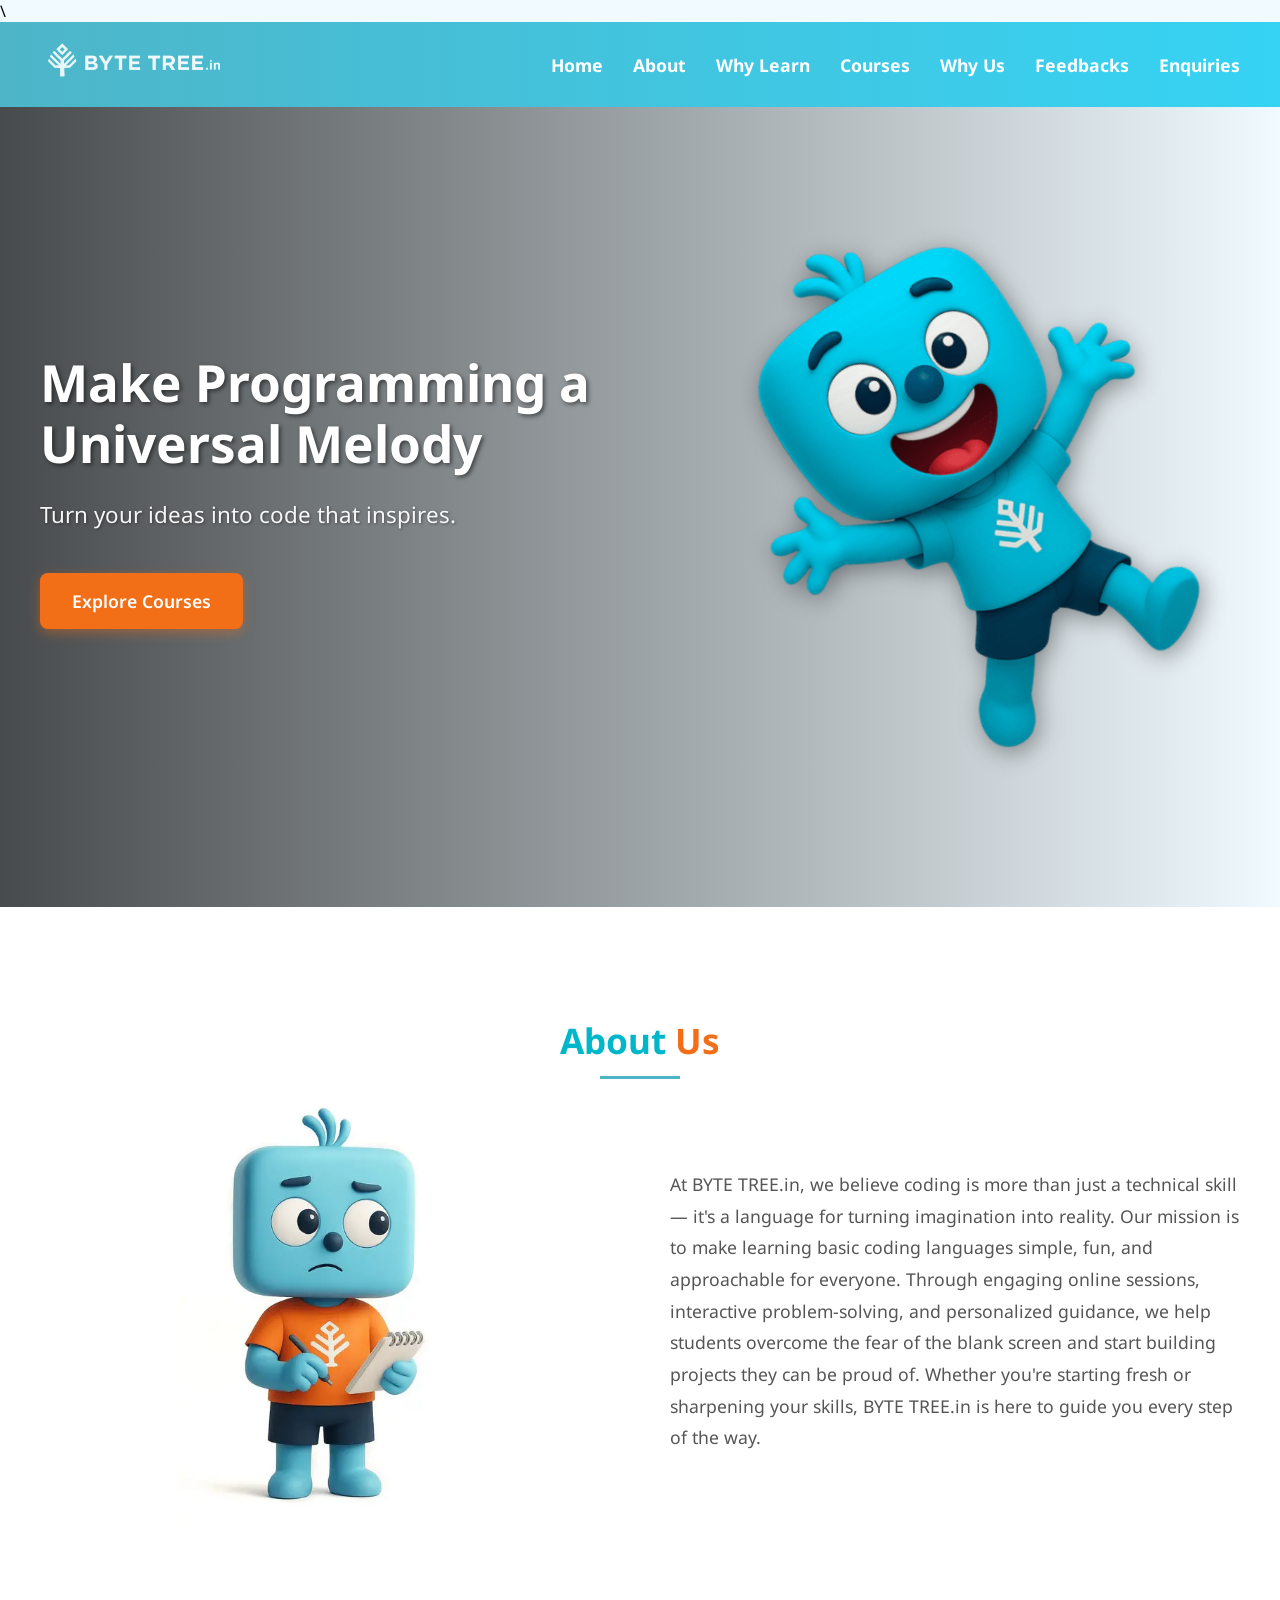
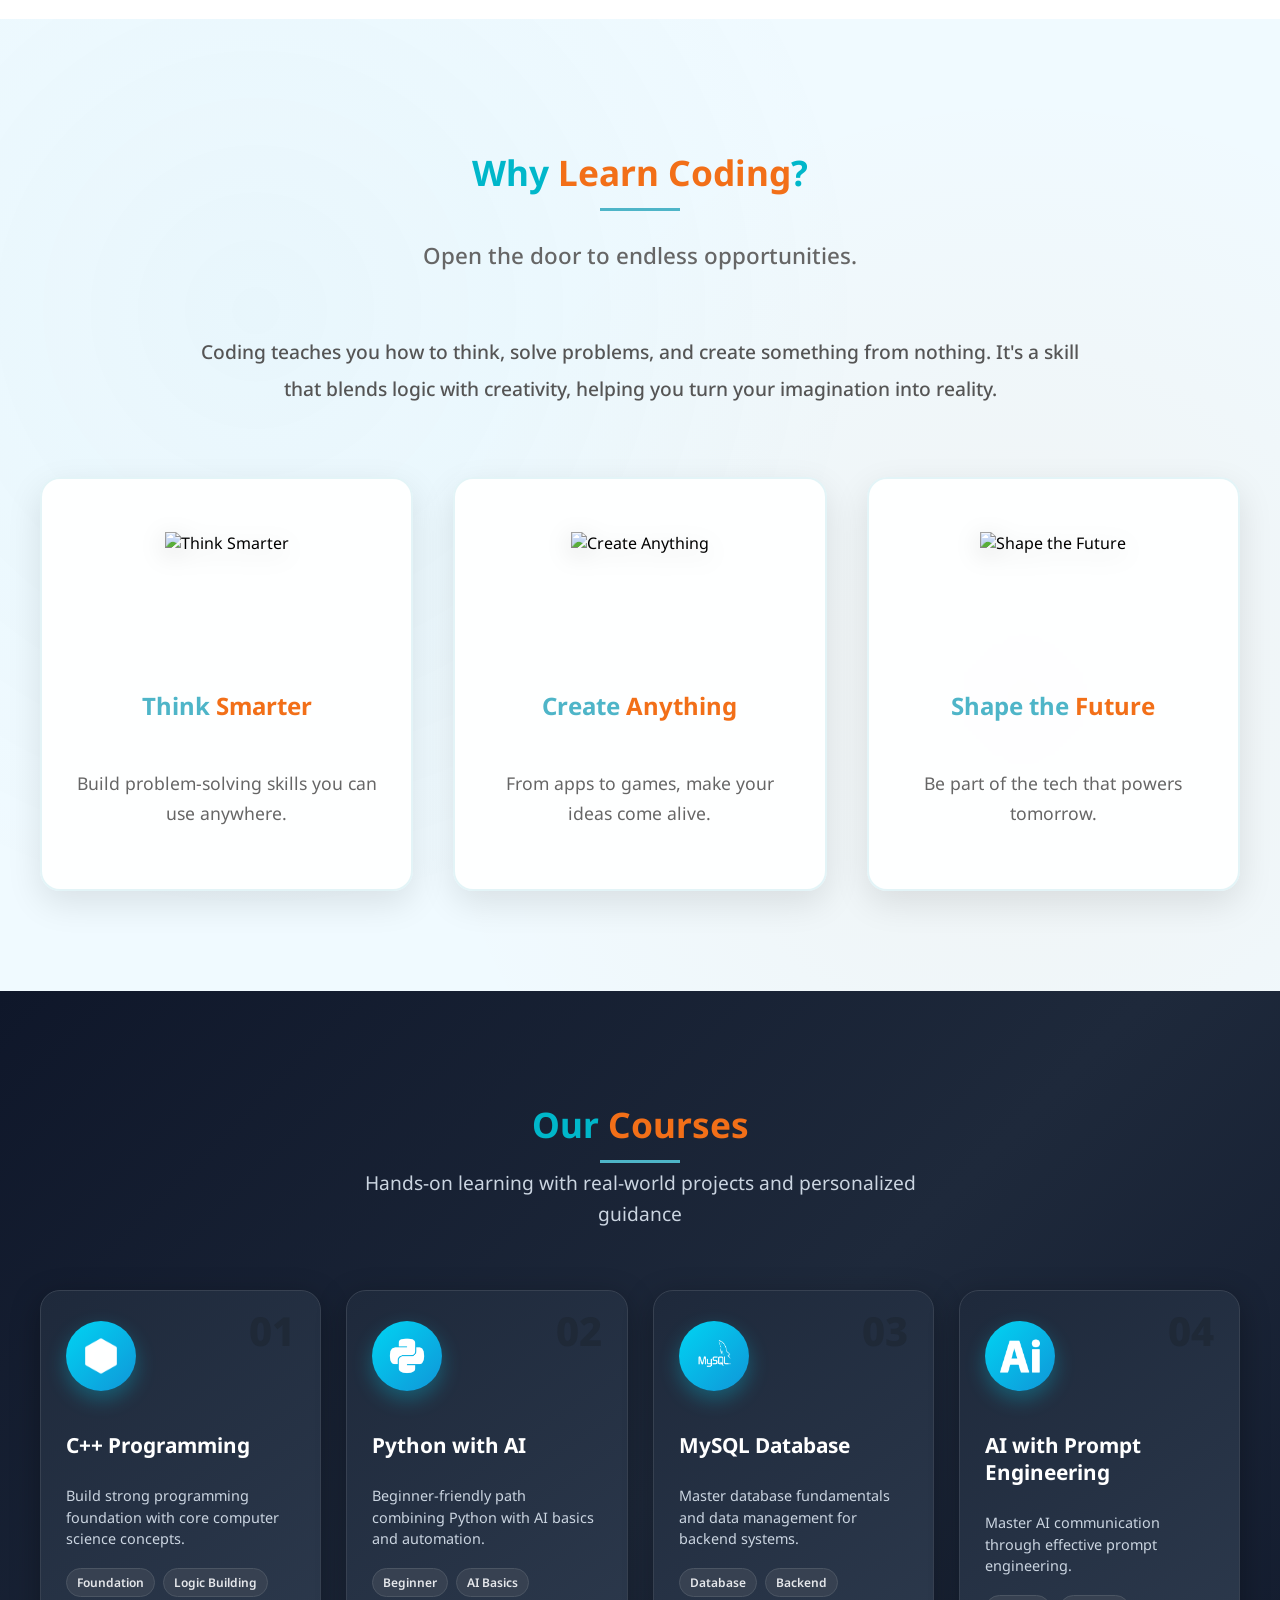
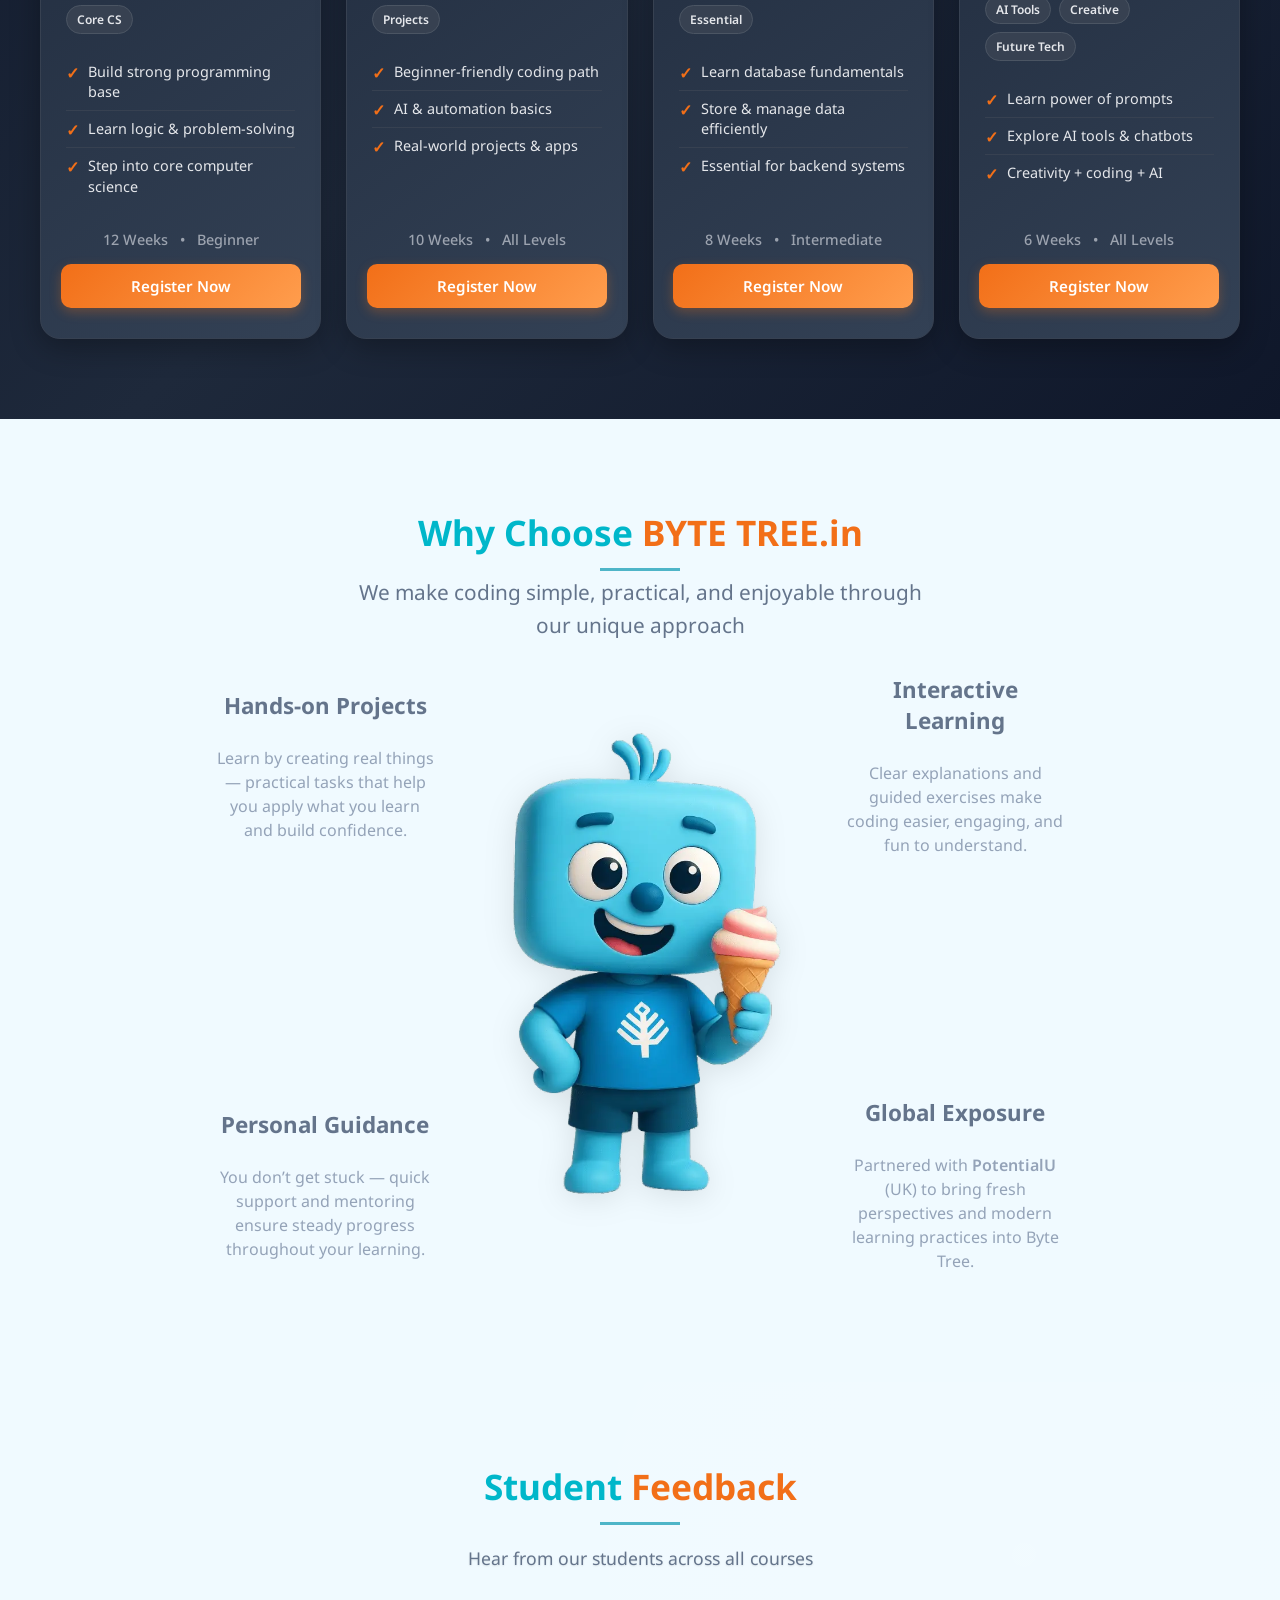
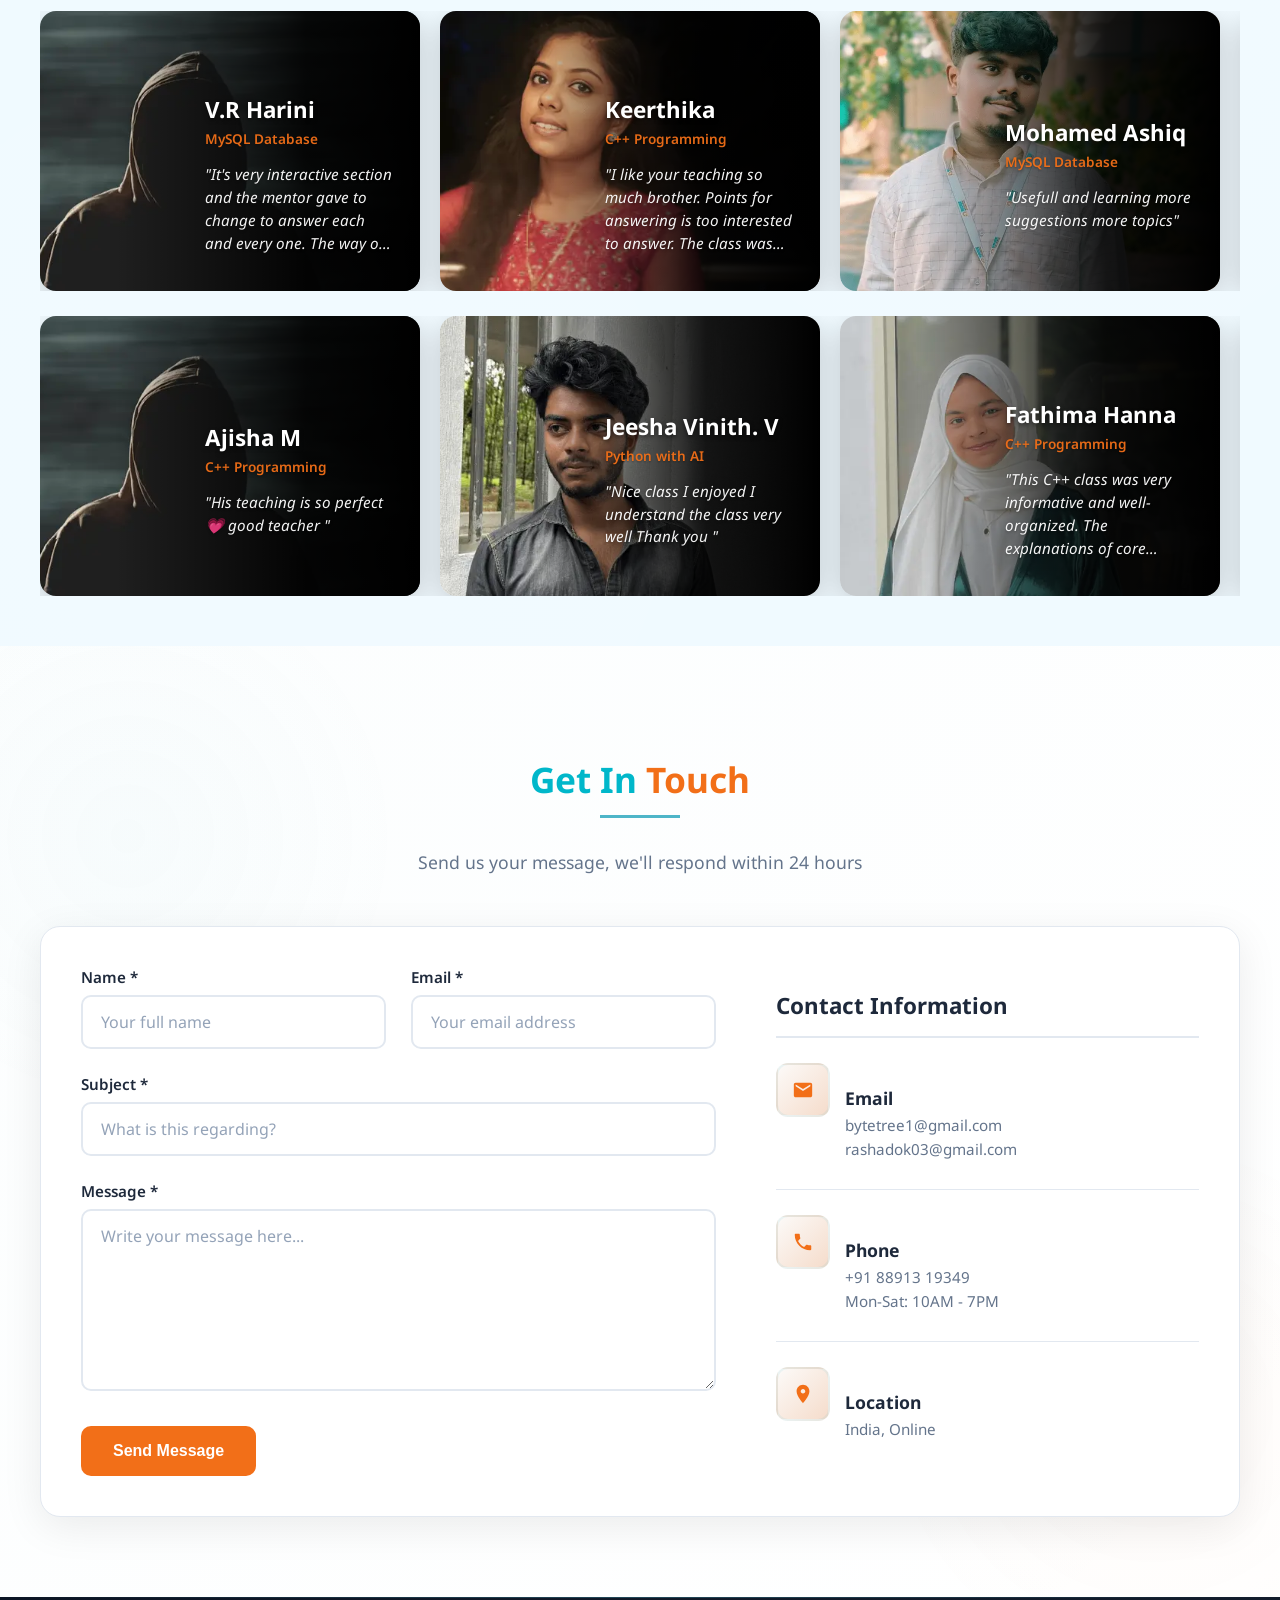
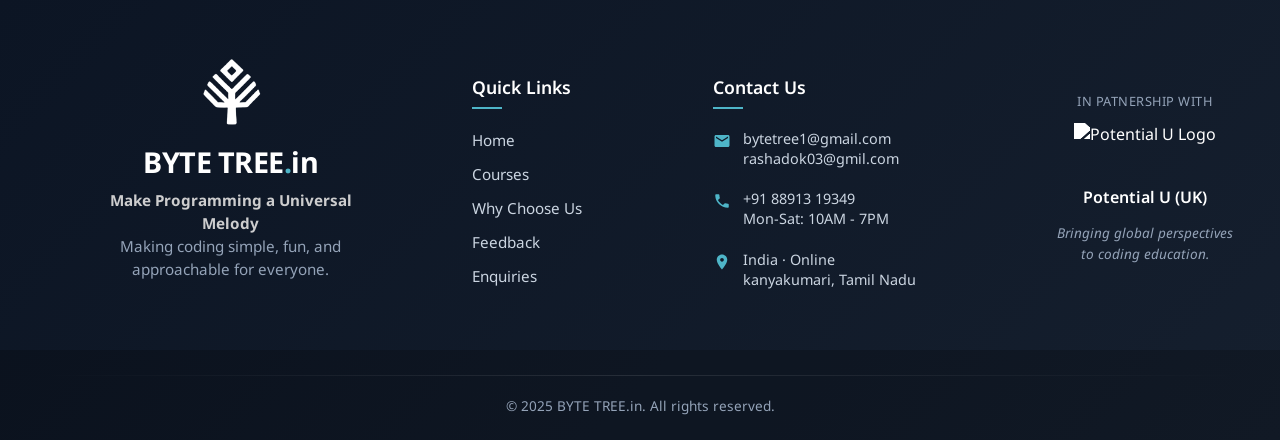
==== commit ab705ee2: "recent3" ====
--- a/index.html
+++ b/index.html
@@ -3,48 +3,55 @@
   <head>
     <meta charset="UTF-8" />
     <meta name="viewport" content="width=device-width, initial-scale=1.0" />
-    <link rel="icon" href="https://bytetree.vercel.app/opzimg/robots0.png" />
-    <title>Byte Tree | Learn In-Demand Tech Skills</title>
+    <!-- icon -->
+    <link
+      rel="icon"
+      href="https://bytetree.vercel.app/icon.png"
+      type="image/png"
+    />
+
+    <!-- title  -->
+    <title>Byte Tree | Making Tech Learning Simple</title>
 
     <!-- meta description  -->
     <meta
       name="description"
-      content="Byte Tree offers online courses to build real-world skills and grow your carrer in tech"
+      content="Byte Tree offers beginner-friendly courses for freshers to build real-world tech skills and kickstart their careers with confidence."
     />
+    
+    <!-- site name -->
+    <meta name="og:site_name" content="bytetree" />
+    <meta name="application-name" content="bytetree" />
 
     <!-- canonical tag  -->
     <link rel="canonical" href="https://bytetree.vercel.app" />
 
     <!-- robot tag -->
     <meta name="robots" content="index,follow" />
+    <meta name="robots" content="max-image-preview :large" />
 
     <!-- opengraph tag  -->
     <meta name="og:type" content="website" />
-    <meta name="og:title" content="Byte Tree|Learn In-Demand Tech Skills" />
+    \
+    <meta name="og:title" content="Byte Tree | Making Tech Learning Simple" />
     <meta
       name="og:description"
-      content="Byte Tree offers online courses to build real-world skills and grow your carrer in tech"
+      content="Byte Tree offers beginner-friendly courses for freshers to build real-world tech skills and kickstart their careers with confidence."
     />
-    <meta
-      name="og:image"
-      content="https://bytetree.vercel.app/opzimg/robots0.png"
-    />
+    <meta name="og:image" content="https://bytetree.vercel.app/icon.png" />
     <meta name="og:url" content="https://bytetree-in.netlify.app/" />
 
     <!-- twittercard tag -->
     <meta name="twitter:card" content="summary_large_image" />
     <meta
       name="twitter:title"
-      content="Byte Tree|Learn In-Demand Tech Skills"
+      content="Byte Tree | Making Tech Learning Simple"
     />
     <meta
       name="twitter:description"
-      content="Byte Tree offers online courses to build real-world skills and grow your carrer in tech"
+      content="Byte Tree offers beginner-friendly courses for freshers to build real-world tech skills and kickstart their careers with confidence."
     />
-    <meta
-      name="twitter:image"
-      content="https://bytetree.vercel.app/opzimg/robots0.png"
-    />
+    <meta name="twitter:image" content="https://bytetree.vercel.app/icon.png" />
     <meta name="twitter:url" content="https://bytetree-in.netlify.app/" />
 
     <!-- google search console  -->
@@ -77,54 +84,29 @@
     <script type="application/ld+json">
       {
         "@context": "https://schema.org",
-        "@graph": [
-          {
-            "@type": "Organization",
-            "@id": "https://bytetree.vercel.app/#organization",
-            "name": "Byte Tree",
-            "url": "https://bytetree.vercel.app/",
-            "logo": {
-              "@type": "ImageObject",
-              "url": "https://bytetree.vercel.app/opzimg/image-removebg-preview-8.webp"
-            },
-            "image": {
-              "@type": "ImageObject",
-              "url": "https://bytetree.vercel.app/opzimg/robots0.png"
-            },
-            "sameAs": ["https://bytetree.vercel.app"]
-          },
-
-          {
-            "@type": "WebSite",
-            "@id": "https://bytetree.vercel.app/#website",
-            "name": "Byte Tree",
-            "url": "https://bytetree.vercel.app/",
-            "publisher": {
-              "@id": "https://bytetree.vercel.app/#organization"
-            },
-            "potentialAction": {
-              "@type": "SearchAction",
-              "target": "https://bytetree.vercel.app/?q={search_term_string}",
-              "query-input": "required name=search_term_string"
-            }
-          },
-
-          {
-            "@type": "Course",
-            "name": "Byte Tree Tech Skill Courses",
-            "description": "Learn in-demand skills with Byte Tree's online courses and grow your career.",
-            "provider": {
-              "@id": "https://bytetree.vercel.app/#organization"
-            },
-            "image": {
-              "@type": "ImageObject",
-              "url": "https://bytetree.vercel.app/opzimg/robots0.png"
-            },
-            "educationalLevel": "Beginner",
-            "inLanguage": "English",
-            "courseMode": "online"
+        "@type": "WebSite",
+        "name": "Byte Tree",
+        "alternateName": "Byte Tree Tech Courses",
+        "url": "https://bytetree.vercel.app/",
+        "description": "Byte Tree offers beginner-friendly courses for freshers to build real-world tech skills and kickstart their careers with confidence.",
+        "inLanguage": "en",
+        "publisher": {
+          "@type": "Organization",
+          "name": "Byte Tree",
+          "logo": {
+            "@type": "ImageObject",
+            "url": "https://bytetree.vercel.app/opzimg/image-removebg-preview-8.webp"
           }
-        ]
+        },
+        "image": {
+          "@type": "ImageObject",
+          "url": "https://bytetree.vercel.app/opzimg/robots0.png"
+        },
+        "potentialAction": {
+          "@type": "SearchAction",
+          "target": "https://bytetree.vercel.app/?q={search_term_string}",
+          "query-input": "required name=search_term_string"
+        }
       }
     </script>
     <link rel="stylesheet" href="css/bt_loading.css" />
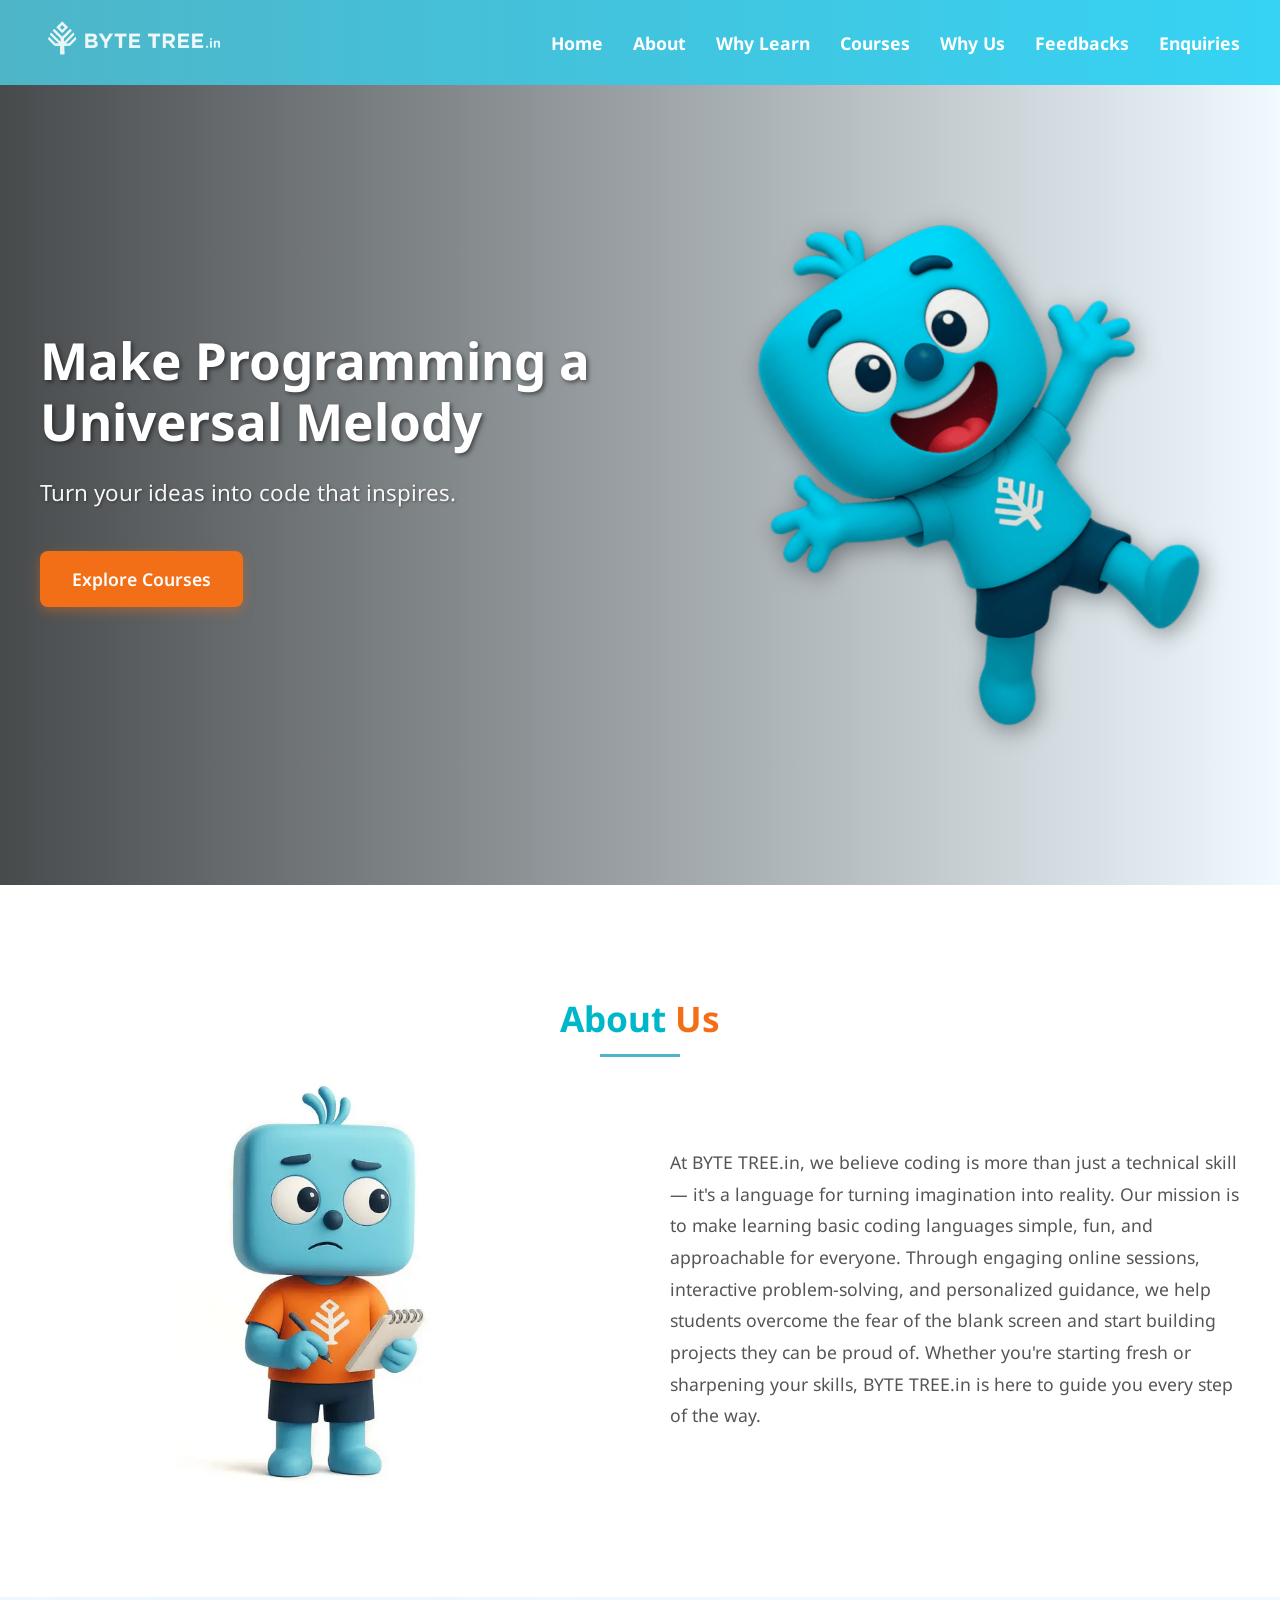
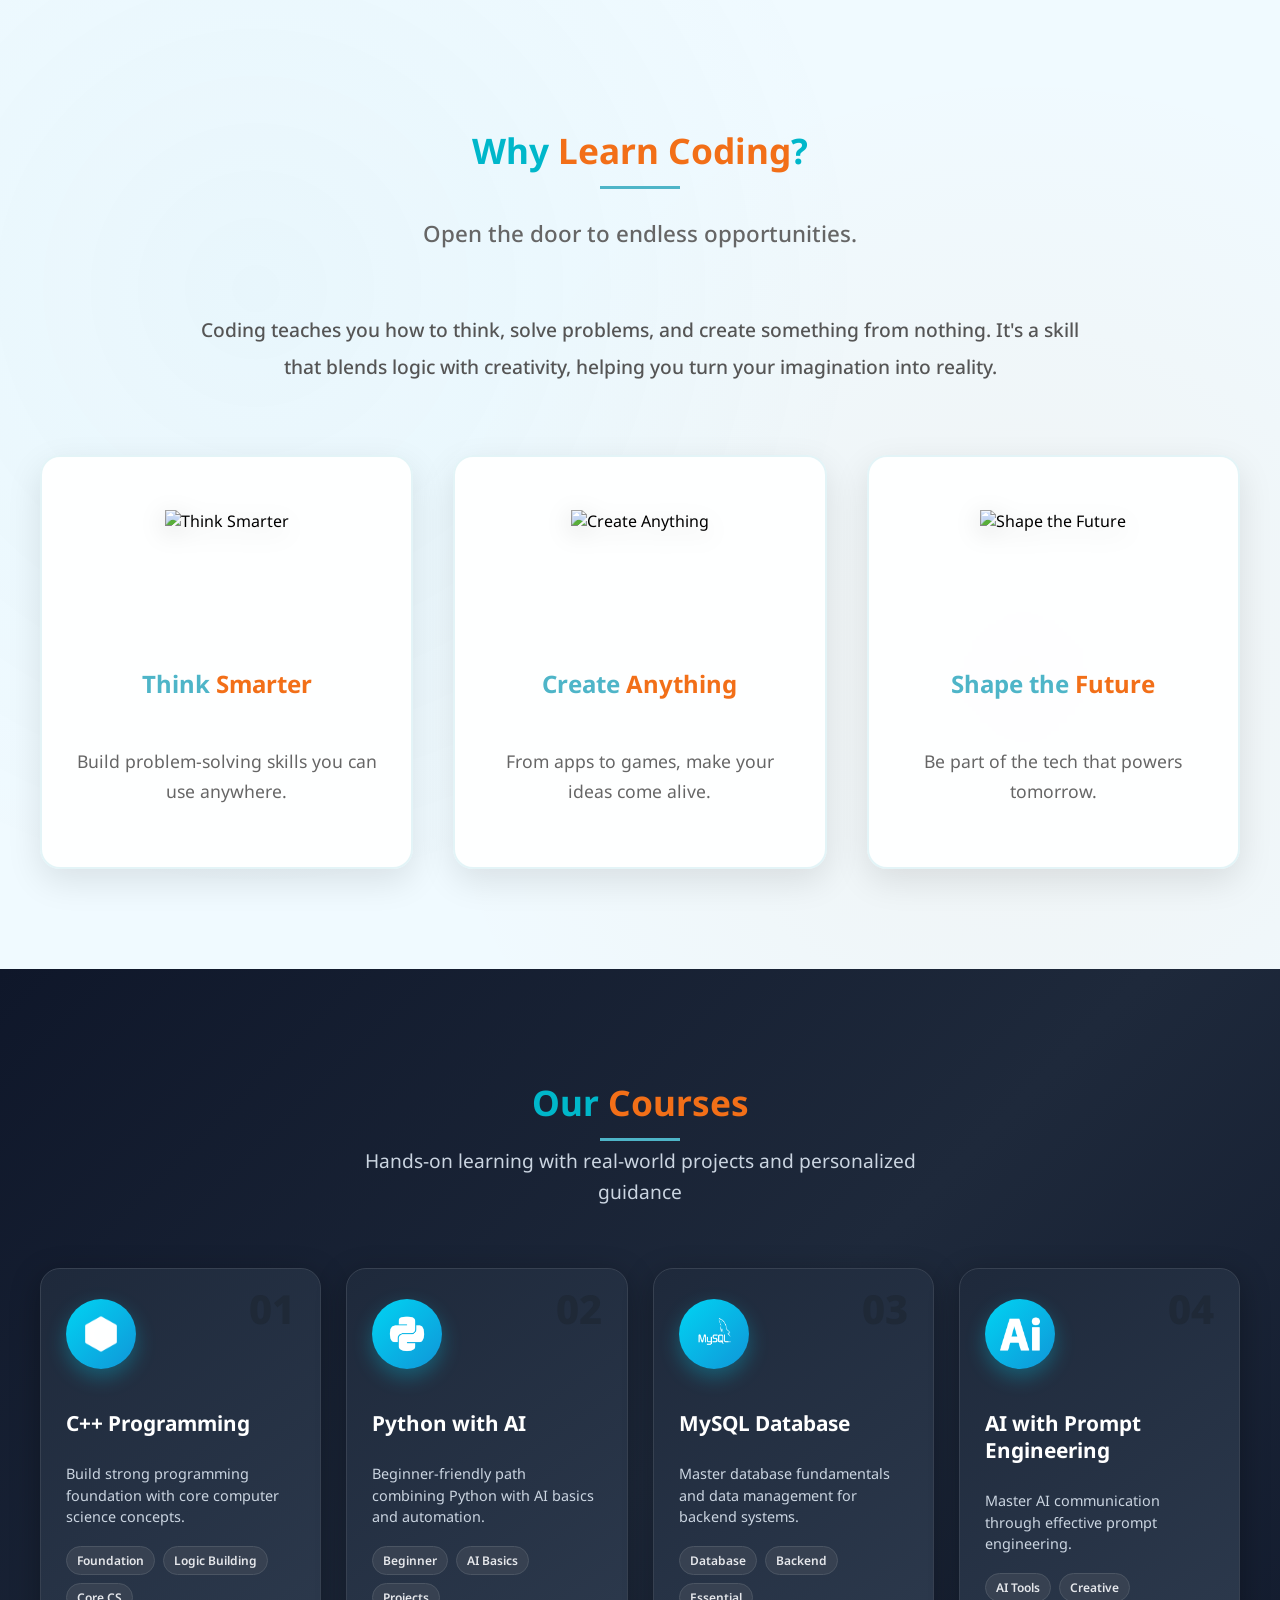
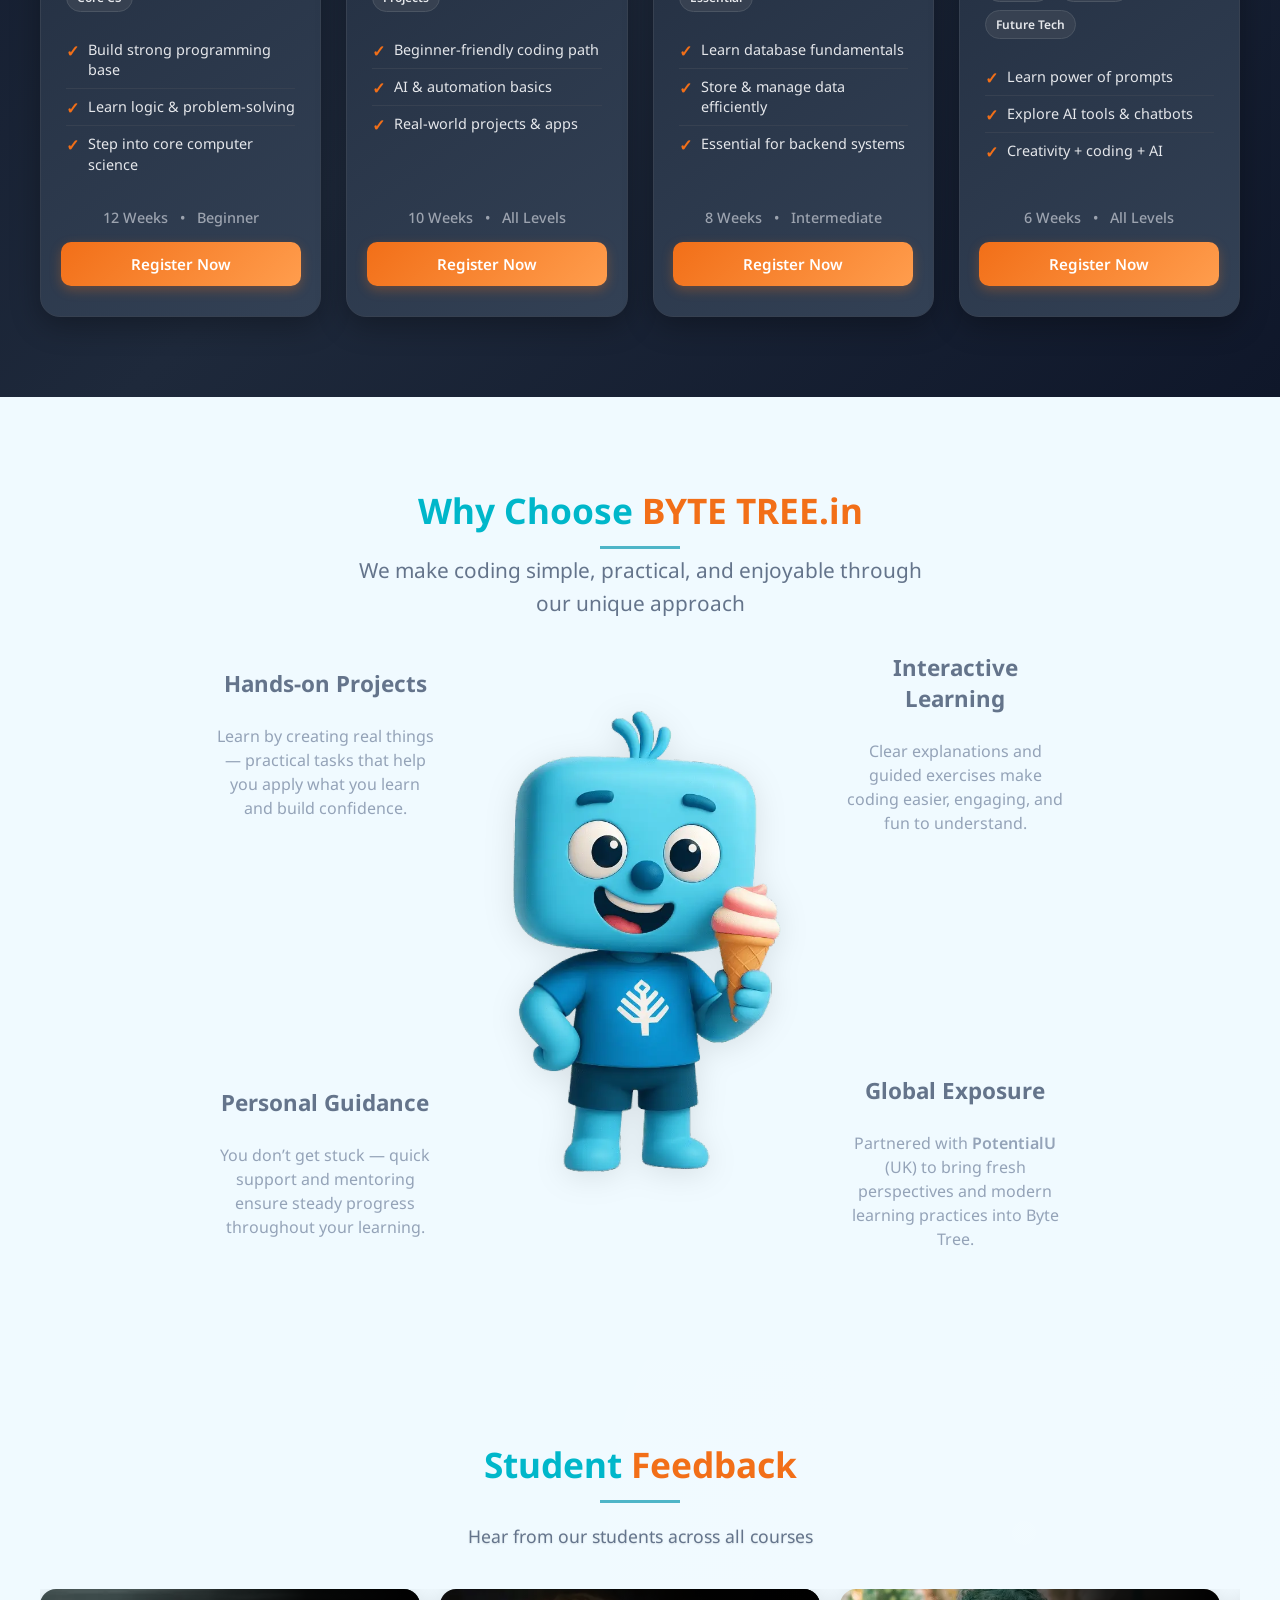
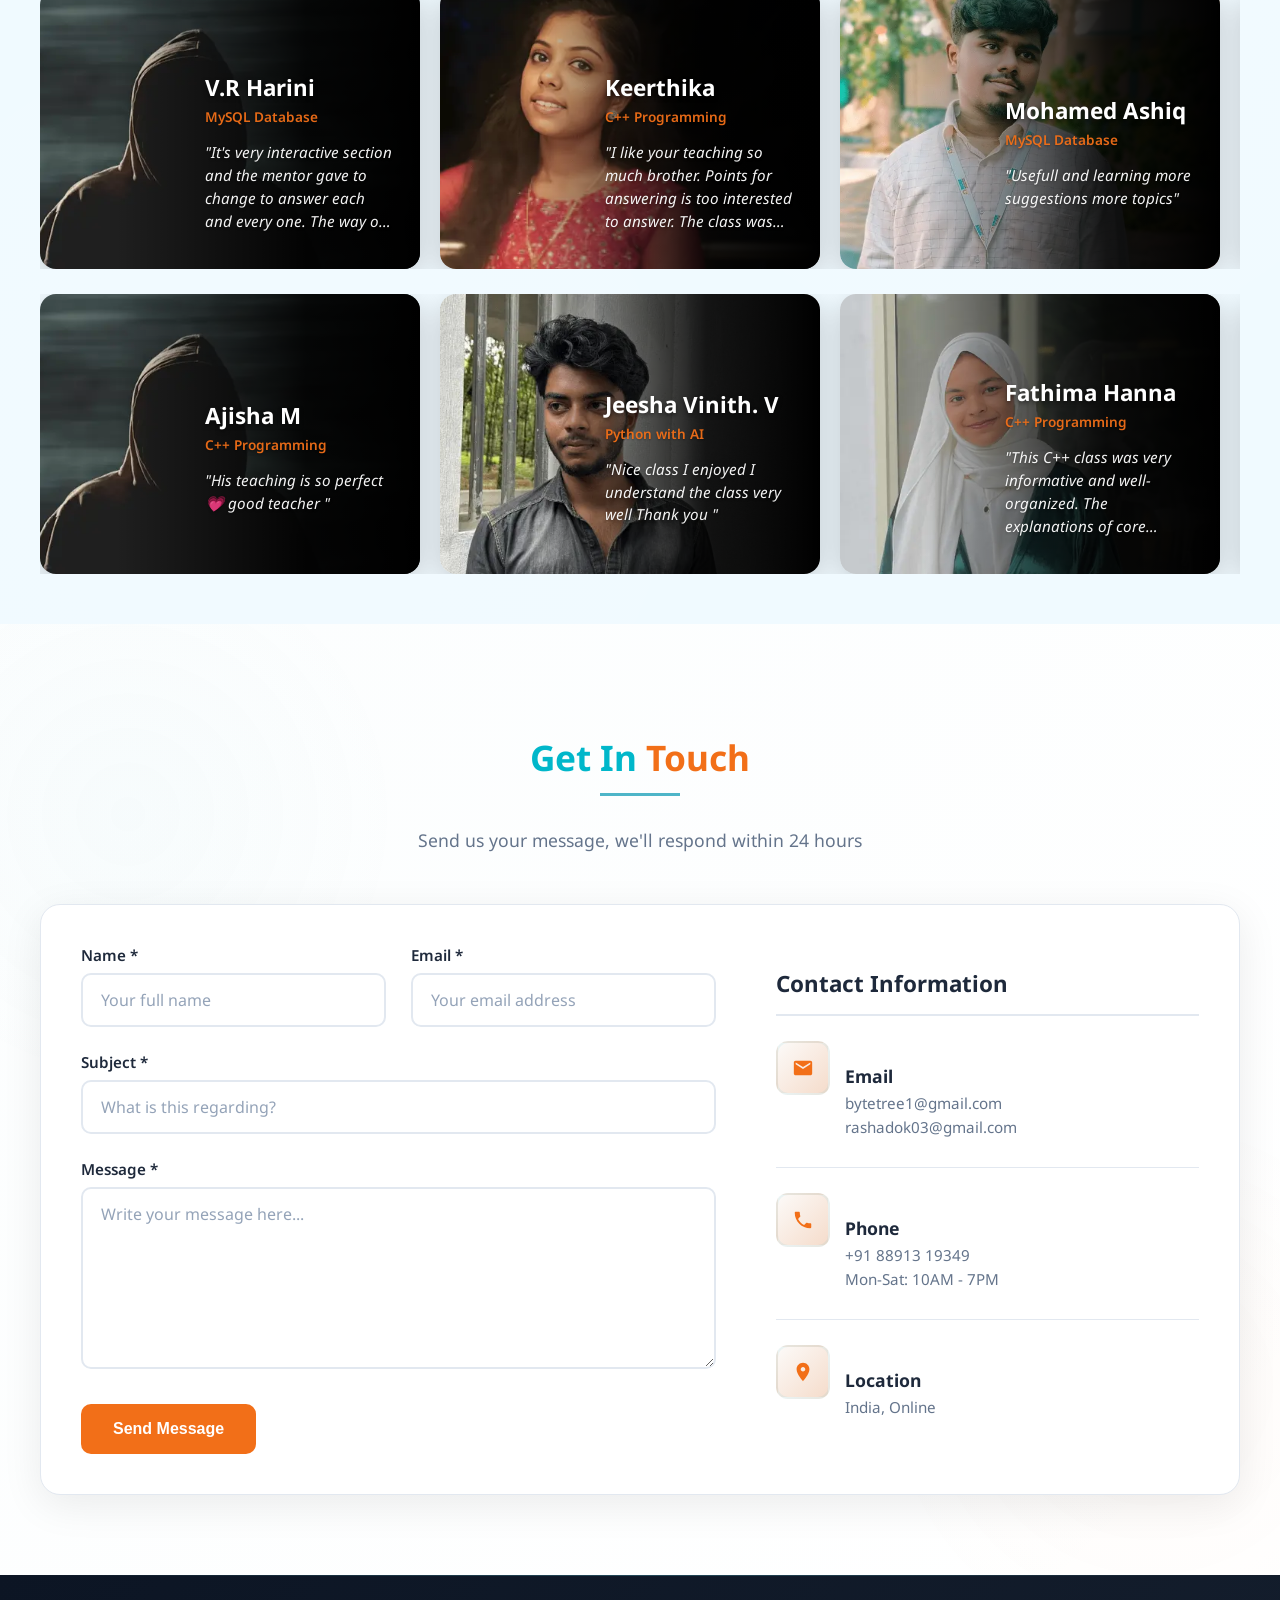
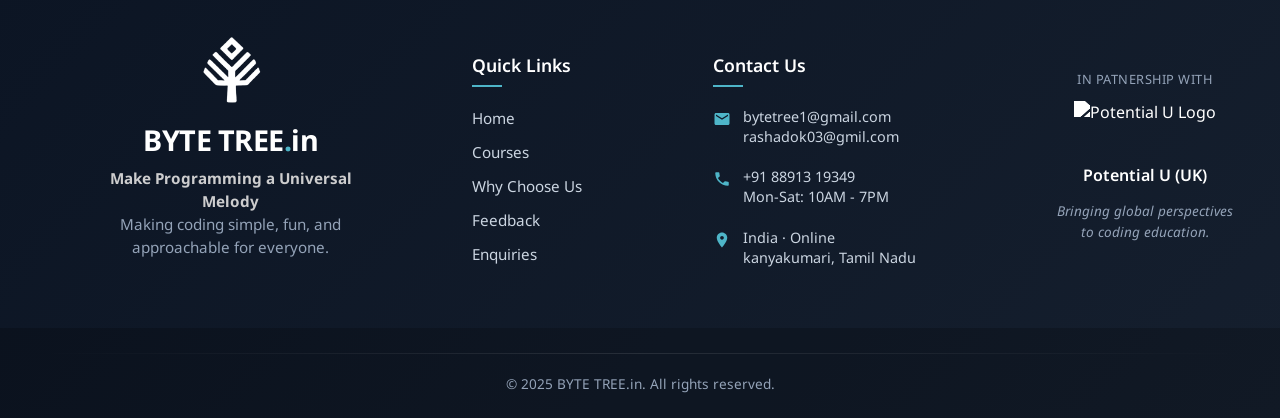
==== commit 4fd6f813: "recent3" ====
--- a/index.html
+++ b/index.html
@@ -32,7 +32,7 @@
 
     <!-- opengraph tag  -->
     <meta name="og:type" content="website" />
-    \
+    
     <meta name="og:title" content="Byte Tree | Making Tech Learning Simple" />
     <meta
       name="og:description"
